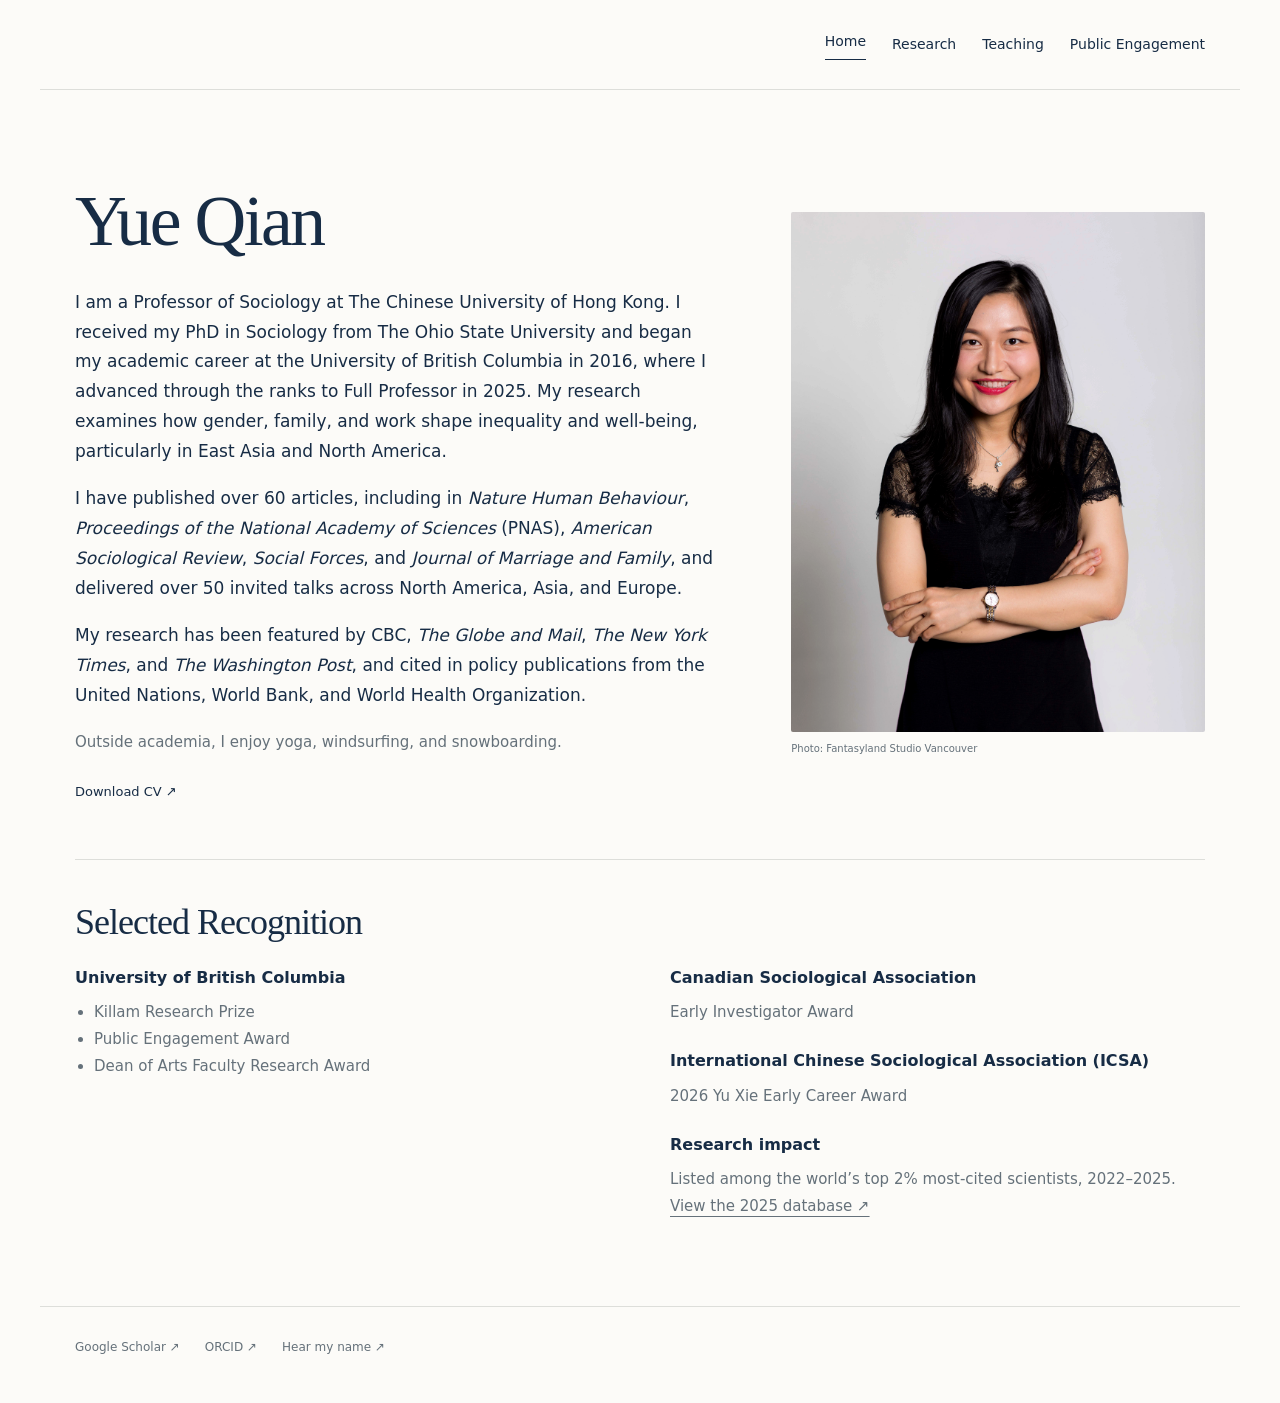
==== about.html @ 0328a472 "List East Asia before North America" ====
<!doctype html><html lang="en"><head><meta charset="utf-8"><meta http-equiv="refresh" content="0; url=index.html"><meta name="viewport" content="width=device-width,initial-scale=1"><meta name="description" content="Yue Qian, sociologist at The Chinese University of Hong Kong. Research on gender, family, work, inequality, and well-being."><title>Home · Yue Qian</title><link rel="stylesheet" href="assets/css/style.css"></head><body><a class="skip" href="#main">Skip to content</a><header><a class="wordmark" href="index.html">Yue Qian<span>钱岳</span></a><nav aria-label="Main navigation"><a href="index.html" aria-current="page">Home</a><a href="research.html">Research</a><a href="teaching.html">Teaching</a><a href="public-sociology.html">Public Engagement</a></nav></header><main id="main"><section class="hero"><div><h1>Yue Qian</h1><p class="role">Professor of Sociology<br>The Chinese University of Hong Kong</p><div class="landing-bio"><p>I am a Professor of Sociology at The Chinese University of Hong Kong. I received my PhD in Sociology from The Ohio State University and began my academic career at the University of British Columbia in 2016, where I advanced through the ranks to Full Professor in 2025. My research examines how gender, family, and work shape inequality and well-being, particularly in East Asia and North America.</p><p>I have published over 60 articles, including in <em>Nature Human Behaviour</em>, <em>Proceedings of the National Academy of Sciences</em> (PNAS), <em>American Sociological Review</em>, <em>Social Forces</em>, and <em>Journal of Marriage and Family</em>, and delivered over 50 invited talks across North America, Asia, and Europe.</p><p>My research has been featured by CBC, <em>The Globe and Mail</em>, <em>The New York Times</em>, and <em>The Washington Post</em>, and cited in policy publications from the United Nations, World Bank, and World Health Organization.</p><p class="personal">Outside academia, I enjoy yoga, windsurfing, and snowboarding.</p></div><div class="profile-links"><a href="assets/documents/cv.pdf">Download CV ↗</a></div></div><figure class="portrait"><img src="assets/images/profile/portrait.jpg?v=20261008" width="500" height="700" alt="Portrait of Yue Qian"><figcaption>Photo: Fantasyland Studio Vancouver</figcaption></figure></section><section class="section home-recognition"><h2>Research &amp; public engagement</h2><div class="recognition-grid"><div><h3>University of British Columbia</h3><ul><li>Killam Research Prize</li><li>Public Engagement Award</li><li>Dean of Arts Faculty Research Award</li></ul></div><div><h3>Canadian Sociological Association</h3><p>Early Investigator Award</p><h3>Research impact</h3><p>Listed among the world’s top 2% most-cited scientists, 2022–2025. <a href="https://elsevier.digitalcommonsdata.com/datasets/btchxktzyw/8">View the 2025 database ↗</a></p></div></div></section></main><footer><div><a href="https://scholar.google.com/citations?user=iR2fdtQAAAAJ&hl=en">Google Scholar ↗</a><a href="https://orcid.org/0000-0003-2120-5403">ORCID ↗</a><a href="https://namedrop.io/yueqian">Hear my name ↗</a></div></footer></body></html>
---- assets/css/style.css ----
:root{--ink:#172c45;--muted:#65717a;--line:#dddeda;--paper:#fcfbf8;--cream:#f1eee6;--accent:#365e58}*{box-sizing:border-box}html{scroll-behavior:smooth;scroll-padding-top:35px}body{margin:0;background:var(--paper);color:var(--ink);font:16px/1.75 system-ui,-apple-system,BlinkMacSystemFont,'Segoe UI',sans-serif}a{color:inherit;text-underline-offset:5px;text-decoration-thickness:1px}a:hover{color:var(--accent)}a:focus-visible{outline:2px solid var(--accent);outline-offset:5px}h1,h2,h3,.wordmark,.footer-name{font-family:Georgia,'Times New Roman',serif;font-weight:400;line-height:1.15}h1{font-size:clamp(46px,5.6vw,78px);letter-spacing:-2.5px;margin:14px 0 25px}h2{font-size:clamp(30px,3.3vw,42px);letter-spacing:-1px;margin:0 0 20px}h3{font-size:25px;margin:0 0 15px}p{margin:0 0 20px}header,main,footer{max-width:1200px;margin:auto}header{display:flex;align-items:center;justify-content:space-between;gap:30px;padding:27px 35px;border-bottom:1px solid var(--line)}.wordmark{font-size:30px;text-decoration:none;white-space:nowrap}.wordmark span{font:12px system-ui;margin-left:14px;color:var(--muted)}nav{display:flex;gap:26px;flex-wrap:wrap}nav a{font-size:14px;text-decoration:none;position:relative}nav a[aria-current]{border-bottom:1px solid var(--ink);padding-bottom:6px}main{padding:0 35px}.eyebrow{text-transform:uppercase;letter-spacing:2px;font-size:11px;color:var(--muted);margin-bottom:16px}.hero{display:grid;grid-template-columns:1.55fr 1fr;gap:75px;align-items:center;padding:76px 0 55px}.hero h1{font-size:clamp(65px,7vw,100px);margin:12px 0 18px}.role{font:23px/1.4 Georgia,serif;margin:0 0 26px}.lede{font-size:20px;line-height:1.65;color:#42525e}.actions{display:flex;flex-wrap:wrap;gap:14px;margin:26px 0}.button{display:inline-block;text-decoration:none;border:1px solid var(--ink);padding:10px 21px;border-radius:2px;font-size:14px}.primary{background:var(--ink);color:white}.primary:hover{background:var(--accent);color:white;border-color:var(--accent)}.profile-links{display:flex;gap:22px;flex-wrap:wrap;font-size:13px}.profile-links a{text-decoration:none}.portrait{margin:0}.portrait img{display:block;width:100%;height:auto;max-height:520px;object-fit:cover;object-position:center 20%;border-radius:2px}.portrait figcaption{color:var(--muted);font-size:10px;margin-top:8px}.rule-label{border-top:1px solid var(--line);text-align:center;padding-top:19px;font-size:12px;letter-spacing:1.5px;color:var(--muted)}.section{padding:66px 0}.section-heading{display:flex;align-items:end;justify-content:space-between;gap:25px;margin-bottom:33px}.section-heading h2{margin:0}.section-heading>a{font-size:13px;text-decoration:none}.themes-grid{display:grid;grid-template-columns:repeat(2,1fr);gap:0 45px}.theme-card{display:block;text-decoration:none;padding:30px 0;border-top:1px solid var(--line)}.theme-card h3{font-size:27px;max-width:430px}.theme-card p{color:var(--muted);font-size:15px;max-width:450px}.number{display:block;font-size:11px;color:var(--accent);letter-spacing:2px;margin-bottom:16px}.small-link{display:inline-block;font-size:13px;text-decoration:none;border-bottom:1px solid transparent}.small-link:hover{border-color:var(--accent)}.book-feature{display:grid;grid-template-columns:220px 1fr;gap:60px;background:var(--cream);padding:44px 50px;align-items:center}.book-feature img{width:100%;height:290px;object-fit:contain}.book-feature p{max-width:640px}.book-feature h2{font-size:42px}.max-text{max-width:810px}.page-intro{padding:70px 0 55px}.page-intro .lede{max-width:870px}.jump-links{margin-top:30px;padding-top:24px;border-top:1px solid var(--line);gap:12px 24px}.jump-links a{font-size:12px}.research-row{display:grid;grid-template-columns:0.9fr 1.65fr;gap:75px;padding:48px 0;border-top:1px solid var(--line)}.research-row h2{font-size:34px}.research-row>div>p{color:var(--muted);font-size:15px}.paper{padding:0 0 24px;margin-bottom:24px;border-bottom:1px solid var(--line)}.paper:last-child{margin-bottom:0}.paper h3{font-size:21px;line-height:1.35;margin:0 0 9px}.paper h3 a{text-decoration:none}.authors{font-size:12px;color:var(--muted);margin-bottom:5px}.citation{font-size:13px;margin:0 0 8px}.citation span{color:var(--muted)}.callout{padding:38px;background:var(--cream);margin:25px 0 65px}.year-row{display:grid;grid-template-columns:150px 1fr;gap:40px;border-top:1px solid var(--line);padding:35px 0}.year-row h2{font-size:32px}.book-hero{display:grid;grid-template-columns:300px 1fr;gap:85px;align-items:center;padding:75px 0}.book-hero figure{margin:0;background:var(--cream);padding:25px}.book-hero img{width:100%;display:block}.about-row{display:grid;grid-template-columns:0.8fr 1.5fr;gap:75px;align-items:start;padding-bottom:25px}.note{font-size:12px;color:var(--muted)}footer{padding:30px 35px 45px;border-top:1px solid var(--line);display:flex;justify-content:space-between;gap:30px;font-size:12px;color:var(--muted)}.footer-name{font-size:23px;color:var(--ink)}.footer-name span{display:block;font:11px/1.5 system-ui;margin-top:8px}footer>div:last-child{display:flex;gap:25px;align-items:center;flex-wrap:wrap}footer a{text-decoration:none}.skip{position:absolute;left:20px;top:-60px;background:var(--ink);color:white;padding:10px;z-index:5}.skip:focus{top:10px}@media(max-width:850px){header{flex-direction:column;align-items:start;padding:22px 24px;gap:20px}nav{gap:20px}main{padding:0 24px}.hero{gap:35px;padding-top:48px}.hero h1{font-size:66px}.hero .role{font-size:19px}.lede{font-size:18px}.research-row{gap:35px;grid-template-columns:0.85fr 1.5fr}.research-row h2{font-size:28px}.book-hero{gap:35px;grid-template-columns:220px 1fr}.about-row{gap:35px}.book-feature{padding:30px;gap:30px;grid-template-columns:170px 1fr}}@media(max-width:600px){header{padding:20px}nav{gap:14px 20px}nav a{font-size:13px}main{padding:0 20px}.hero{grid-template-columns:1fr;gap:30px;padding:40px 0}.hero h1{font-size:72px}.portrait{max-width:350px}.hero .portrait img{max-height:420px}.themes-grid{grid-template-columns:1fr}.section{padding:45px 0}.section-heading{align-items:start;flex-direction:column}.book-feature{grid-template-columns:1fr;padding:28px;gap:24px}.book-feature img{width:170px;height:235px}.research-row{grid-template-columns:1fr;gap:24px;padding:35px 0}.research-row h2{font-size:31px}.page-intro{padding:42px 0}h1{font-size:47px;letter-spacing:-1.5px}.jump-links{flex-direction:column}.year-row{grid-template-columns:1fr;gap:10px}.book-hero{grid-template-columns:1fr;padding:45px 0;gap:35px}.book-hero figure{max-width:240px}.about-row{grid-template-columns:1fr;gap:35px}footer{flex-direction:column;padding:25px 20px}.callout{padding:26px}.button{padding:10px 16px}}
@media(prefers-reduced-motion:reduce){html{scroll-behavior:auto}}

/* Public Sociology */
.public-intro{padding:70px 0 50px}.public-intro h1{font-size:clamp(48px,5.8vw,80px)}.public-highlights{padding:28px 0 60px}.highlight-grid{display:grid;grid-template-columns:repeat(3,1fr);gap:28px}.highlight{border-top:2px solid var(--accent);padding:24px 0 0}.highlight h3{font-size:30px;line-height:1.15}.highlight p:not(.eyebrow){color:var(--muted);font-size:15px}.highlight .item-date{font-size:11px!important;margin-top:20px}.public-row{display:grid;grid-template-columns:0.9fr 1.65fr;gap:75px;padding:50px 0;border-top:1px solid var(--line)}.public-row>div>p{color:var(--muted);font-size:15px}.public-row .paper .eyebrow,.chinese-feature .eyebrow{font-size:10px}.public-row .paper p:not(.eyebrow):not(.authors){font-size:14px;color:var(--muted)}.chinese-feature{background:var(--cream);padding:42px;display:grid;grid-template-columns:1fr 1.25fr;gap:65px;margin:20px 0 50px}.chinese-feature h2{font-size:34px}.chinese-feature>div>p{font-size:15px}.recognition{border-top:1px solid var(--line);border-bottom:1px solid var(--line);padding:32px 0}.recognition h2{font-size:29px}.recognition p{margin-bottom:12px}.archive{margin-top:30px}.archive-group{border-top:1px solid var(--line)}.archive-group:last-child{border-bottom:1px solid var(--line)}.archive-group summary{cursor:pointer;padding:20px 0;display:flex;justify-content:space-between;gap:20px;list-style:none;font-size:17px}.archive-group summary::-webkit-details-marker{display:none}.expand{font-size:23px;color:var(--accent)}details[open] .expand{transform:rotate(45deg)}.archive-content{max-width:930px;padding:5px 0 28px;color:#42525e;font-size:14px;line-height:1.8;overflow-wrap:anywhere}.archive-content ul,.archive-content ol{padding-left:23px}.archive-content li{margin-bottom:15px}.archive-content a{text-decoration:underline}.archive-content p{margin-bottom:20px}.archive-group summary:focus-visible{outline:2px solid var(--accent);outline-offset:3px}@media(max-width:850px){.highlight-grid{gap:20px}.highlight h3{font-size:25px}.public-row{gap:35px}.chinese-feature{gap:35px;padding:28px}}@media(max-width:600px){.public-intro{padding:42px 0}.public-intro h1{font-size:46px}.highlight-grid,.public-row,.chinese-feature{grid-template-columns:1fr}.highlight-grid{gap:30px}.public-row{padding:35px 0;gap:22px}.chinese-feature{gap:25px;margin-bottom:35px}.public-row h2{font-size:32px}.archive-group summary{font-size:16px}.archive-content{font-size:13px}}

.engagement-intro{padding:64px 0 0}.engagement-intro h1{margin-bottom:20px}.engagement-intro .lede{max-width:700px}.book-hero h2{font-size:clamp(2.4rem,5vw,4.5rem);line-height:1.15;margin:16px 0 24px}

.book-coverage{margin-top:28px;padding-top:20px;border-top:1px solid #deded8}.book-coverage h3{font-family:inherit;font-size:14px;letter-spacing:.05em;margin:0 0 10px}.book-coverage p{font-size:14px;line-height:2;margin:0}.book-coverage a{text-underline-offset:4px}

.resource-entry{padding:18px 0;border-bottom:1px solid var(--line)}.resource-entry:last-child{border-bottom:0}.citation-image{display:block;width:100%;max-width:760px;height:auto;margin-bottom:18px}.research-figure{margin:24px 0}.research-figure img{display:block;max-width:100%;height:auto;max-height:740px;object-fit:contain;background:white}.research-figure figcaption{font-size:12px;line-height:1.6;margin-top:12px;color:var(--muted)}.resource-note{margin-top:28px;font-size:14px}

.landing-bio{max-width:640px;margin:26px 0}.landing-bio p{font-size:17px;line-height:1.75;margin:0 0 18px}.landing-bio .personal{font-size:15px;color:var(--muted)}

.home-recognition{border-top:1px solid var(--line);padding-top:42px}.home-recognition h2{font-size:36px}.recognition-grid{display:grid;grid-template-columns:1fr 1fr;gap:60px;margin-top:26px}.recognition-grid h3{font-family:inherit;font-size:16px;font-weight:600;margin:0 0 12px}.recognition-grid p,.recognition-grid li{font-size:15px;line-height:1.8;color:var(--muted)}.recognition-grid ul{padding-left:19px;margin:0}.recognition-grid p+h3{margin-top:26px}@media(max-width:600px){.recognition-grid{grid-template-columns:1fr;gap:28px}.home-recognition h2{font-size:30px}}

.theme-overview{display:grid;grid-template-columns:45px 1fr 1.2fr;gap:30px;border-top:1px solid var(--line);padding:32px 0;align-items:start}.theme-overview h2{font-size:28px;line-height:1.25;margin:0}.theme-overview p{margin:0;font-size:16px;color:var(--muted);line-height:1.7}.theme-overview .eyebrow{font-size:11px;padding-top:6px;color:var(--accent)}.research-publications-link{padding:12px 0 30px}@media(max-width:600px){.theme-overview{grid-template-columns:30px 1fr;gap:14px;padding:26px 0}.theme-overview h2{font-size:25px}.theme-overview>p:last-child{grid-column:2}.theme-overview>p:last-child{font-size:15px}}

.theme-papers{grid-column:2 / -1;border-top:0!important;border-bottom:0!important}.theme-papers summary{padding:4px 0;font-size:14px;color:var(--accent)}.theme-papers .archive-content{max-width:none;padding-top:20px}.theme-papers .paper h3{font-size:21px}.theme-papers .paper{padding:20px 0}.theme-papers .paper:first-child{padding-top:0}@media(max-width:600px){.theme-papers{grid-column:2}.theme-papers .paper h3{font-size:19px}}

.record-intro{max-width:850px;font-size:14px;color:var(--muted);margin:0 0 20px;line-height:1.7}.publication-kind{font-size:11px!important;color:var(--accent);margin-top:7px}.related-heading{font-size:22px;margin:35px 0 20px;padding-top:25px;border-top:1px solid var(--line)}

/* Shared main title typography across every page. */
main h1, main .hero h1, main .public-intro h1, main .engagement-intro h1{
  font-family:Georgia,'Times New Roman',serif;
  font-weight:400;
  font-size:clamp(46px,5.6vw,78px);
  line-height:1.15;
  letter-spacing:-2.5px;
  margin:14px 0 25px;
}
@media(max-width:640px){
  main h1, main .hero h1, main .public-intro h1, main .engagement-intro h1{font-size:47px;letter-spacing:-1.5px}
}

.home-header nav{margin-left:auto}
@media(max-width:850px){.home-header nav{margin-left:0}}

.home-header nav{min-height:34.5px;align-items:center}
@media(max-width:850px){.home-header nav{min-height:0}}
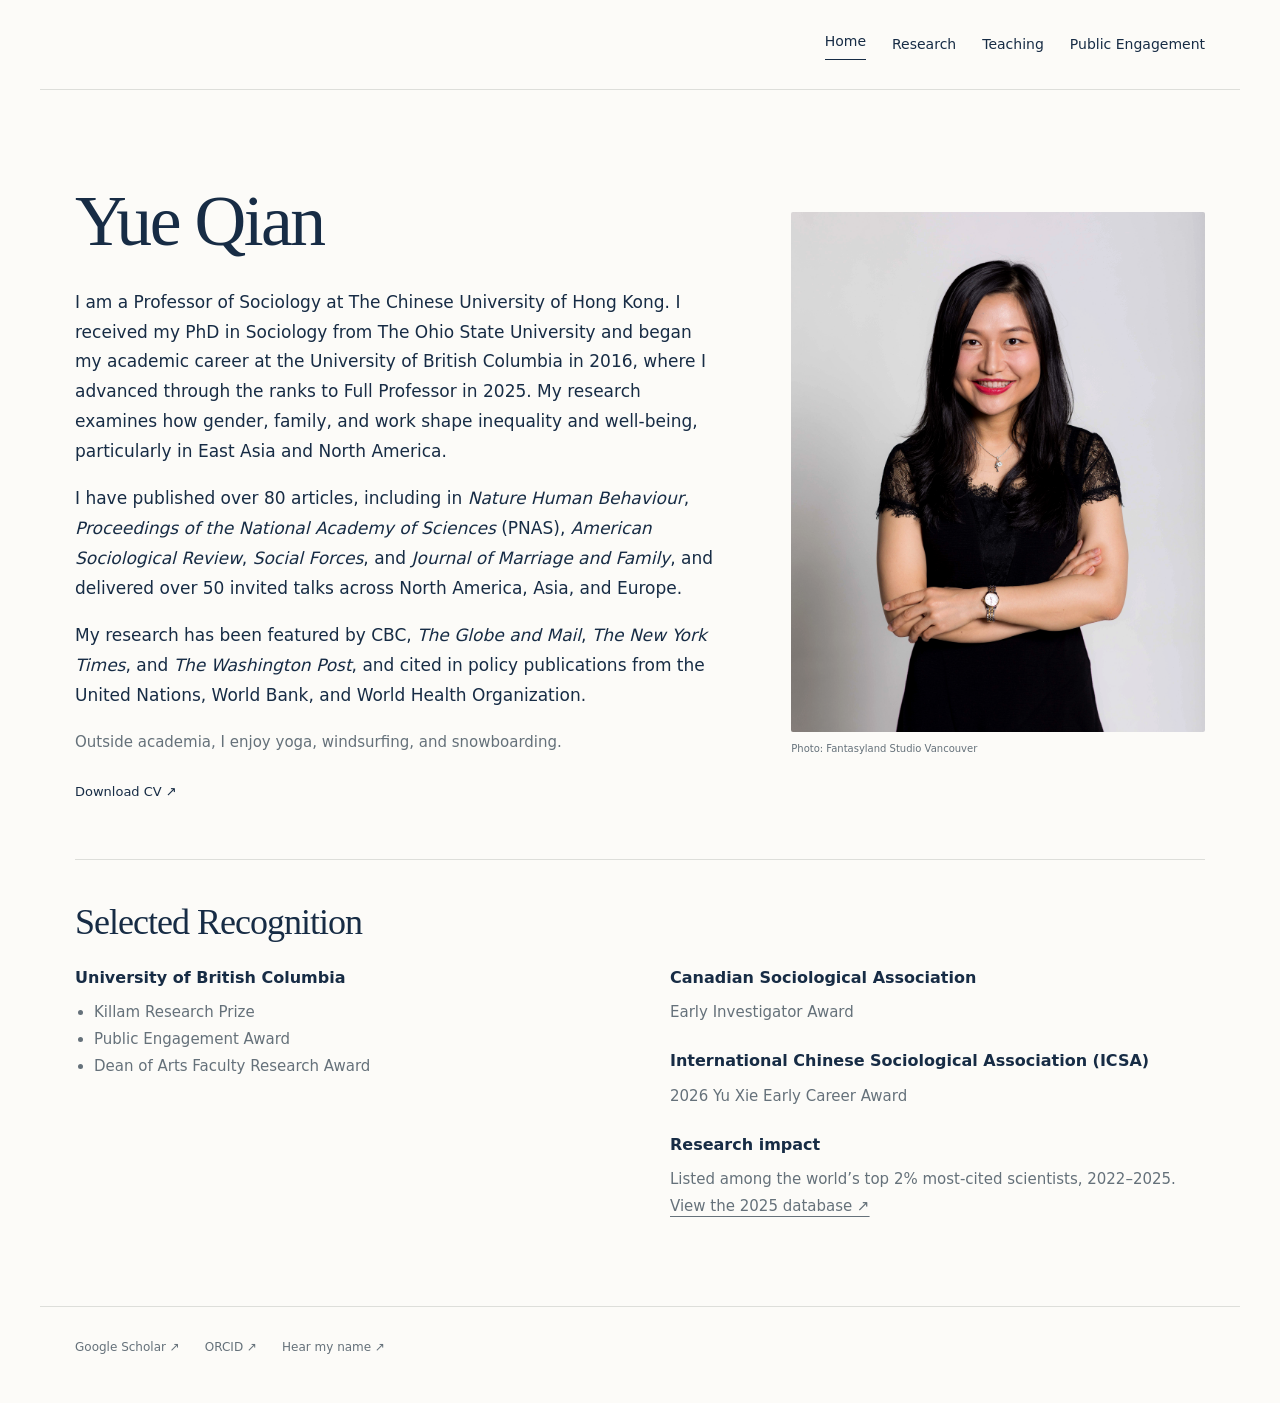
==== commit f05c9f6f: "Update publication count to over 80 articles" ====
--- a/about.html
+++ b/about.html
@@ -1 +1 @@
-<!doctype html><html lang="en"><head><meta charset="utf-8"><meta http-equiv="refresh" content="0; url=index.html"><meta name="viewport" content="width=device-width,initial-scale=1"><meta name="description" content="Yue Qian, sociologist at The Chinese University of Hong Kong. Research on gender, family, work, inequality, and well-being."><title>Home · Yue Qian</title><link rel="stylesheet" href="assets/css/style.css"></head><body><a class="skip" href="#main">Skip to content</a><header><a class="wordmark" href="index.html">Yue Qian<span>钱岳</span></a><nav aria-label="Main navigation"><a href="index.html" aria-current="page">Home</a><a href="research.html">Research</a><a href="teaching.html">Teaching</a><a href="public-sociology.html">Public Engagement</a></nav></header><main id="main"><section class="hero"><div><h1>Yue Qian</h1><p class="role">Professor of Sociology<br>The Chinese University of Hong Kong</p><div class="landing-bio"><p>I am a Professor of Sociology at The Chinese University of Hong Kong. I received my PhD in Sociology from The Ohio State University and began my academic career at the University of British Columbia in 2016, where I advanced through the ranks to Full Professor in 2025. My research examines how gender, family, and work shape inequality and well-being, particularly in East Asia and North America.</p><p>I have published over 60 articles, including in <em>Nature Human Behaviour</em>, <em>Proceedings of the National Academy of Sciences</em> (PNAS), <em>American Sociological Review</em>, <em>Social Forces</em>, and <em>Journal of Marriage and Family</em>, and delivered over 50 invited talks across North America, Asia, and Europe.</p><p>My research has been featured by CBC, <em>The Globe and Mail</em>, <em>The New York Times</em>, and <em>The Washington Post</em>, and cited in policy publications from the United Nations, World Bank, and World Health Organization.</p><p class="personal">Outside academia, I enjoy yoga, windsurfing, and snowboarding.</p></div><div class="profile-links"><a href="assets/documents/cv.pdf">Download CV ↗</a></div></div><figure class="portrait"><img src="assets/images/profile/portrait.jpg?v=20261008" width="500" height="700" alt="Portrait of Yue Qian"><figcaption>Photo: Fantasyland Studio Vancouver</figcaption></figure></section><section class="section home-recognition"><h2>Research &amp; public engagement</h2><div class="recognition-grid"><div><h3>University of British Columbia</h3><ul><li>Killam Research Prize</li><li>Public Engagement Award</li><li>Dean of Arts Faculty Research Award</li></ul></div><div><h3>Canadian Sociological Association</h3><p>Early Investigator Award</p><h3>Research impact</h3><p>Listed among the world’s top 2% most-cited scientists, 2022–2025. <a href="https://elsevier.digitalcommonsdata.com/datasets/btchxktzyw/8">View the 2025 database ↗</a></p></div></div></section></main><footer><div><a href="https://scholar.google.com/citations?user=iR2fdtQAAAAJ&hl=en">Google Scholar ↗</a><a href="https://orcid.org/0000-0003-2120-5403">ORCID ↗</a><a href="https://namedrop.io/yueqian">Hear my name ↗</a></div></footer></body></html>+<!doctype html><html lang="en"><head><meta charset="utf-8"><meta http-equiv="refresh" content="0; url=index.html"><meta name="viewport" content="width=device-width,initial-scale=1"><meta name="description" content="Yue Qian, sociologist at The Chinese University of Hong Kong. Research on gender, family, work, inequality, and well-being."><title>Home · Yue Qian</title><link rel="stylesheet" href="assets/css/style.css"></head><body><a class="skip" href="#main">Skip to content</a><header><a class="wordmark" href="index.html">Yue Qian<span>钱岳</span></a><nav aria-label="Main navigation"><a href="index.html" aria-current="page">Home</a><a href="research.html">Research</a><a href="teaching.html">Teaching</a><a href="public-sociology.html">Public Engagement</a></nav></header><main id="main"><section class="hero"><div><h1>Yue Qian</h1><p class="role">Professor of Sociology<br>The Chinese University of Hong Kong</p><div class="landing-bio"><p>I am a Professor of Sociology at The Chinese University of Hong Kong. I received my PhD in Sociology from The Ohio State University and began my academic career at the University of British Columbia in 2016, where I advanced through the ranks to Full Professor in 2025. My research examines how gender, family, and work shape inequality and well-being, particularly in East Asia and North America.</p><p>I have published over 80 articles, including in <em>Nature Human Behaviour</em>, <em>Proceedings of the National Academy of Sciences</em> (PNAS), <em>American Sociological Review</em>, <em>Social Forces</em>, and <em>Journal of Marriage and Family</em>, and delivered over 50 invited talks across North America, Asia, and Europe.</p><p>My research has been featured by CBC, <em>The Globe and Mail</em>, <em>The New York Times</em>, and <em>The Washington Post</em>, and cited in policy publications from the United Nations, World Bank, and World Health Organization.</p><p class="personal">Outside academia, I enjoy yoga, windsurfing, and snowboarding.</p></div><div class="profile-links"><a href="assets/documents/cv.pdf">Download CV ↗</a></div></div><figure class="portrait"><img src="assets/images/profile/portrait.jpg?v=20261008" width="500" height="700" alt="Portrait of Yue Qian"><figcaption>Photo: Fantasyland Studio Vancouver</figcaption></figure></section><section class="section home-recognition"><h2>Research &amp; public engagement</h2><div class="recognition-grid"><div><h3>University of British Columbia</h3><ul><li>Killam Research Prize</li><li>Public Engagement Award</li><li>Dean of Arts Faculty Research Award</li></ul></div><div><h3>Canadian Sociological Association</h3><p>Early Investigator Award</p><h3>Research impact</h3><p>Listed among the world’s top 2% most-cited scientists, 2022–2025. <a href="https://elsevier.digitalcommonsdata.com/datasets/btchxktzyw/8">View the 2025 database ↗</a></p></div></div></section></main><footer><div><a href="https://scholar.google.com/citations?user=iR2fdtQAAAAJ&hl=en">Google Scholar ↗</a><a href="https://orcid.org/0000-0003-2120-5403">ORCID ↗</a><a href="https://namedrop.io/yueqian">Hear my name ↗</a></div></footer></body></html>
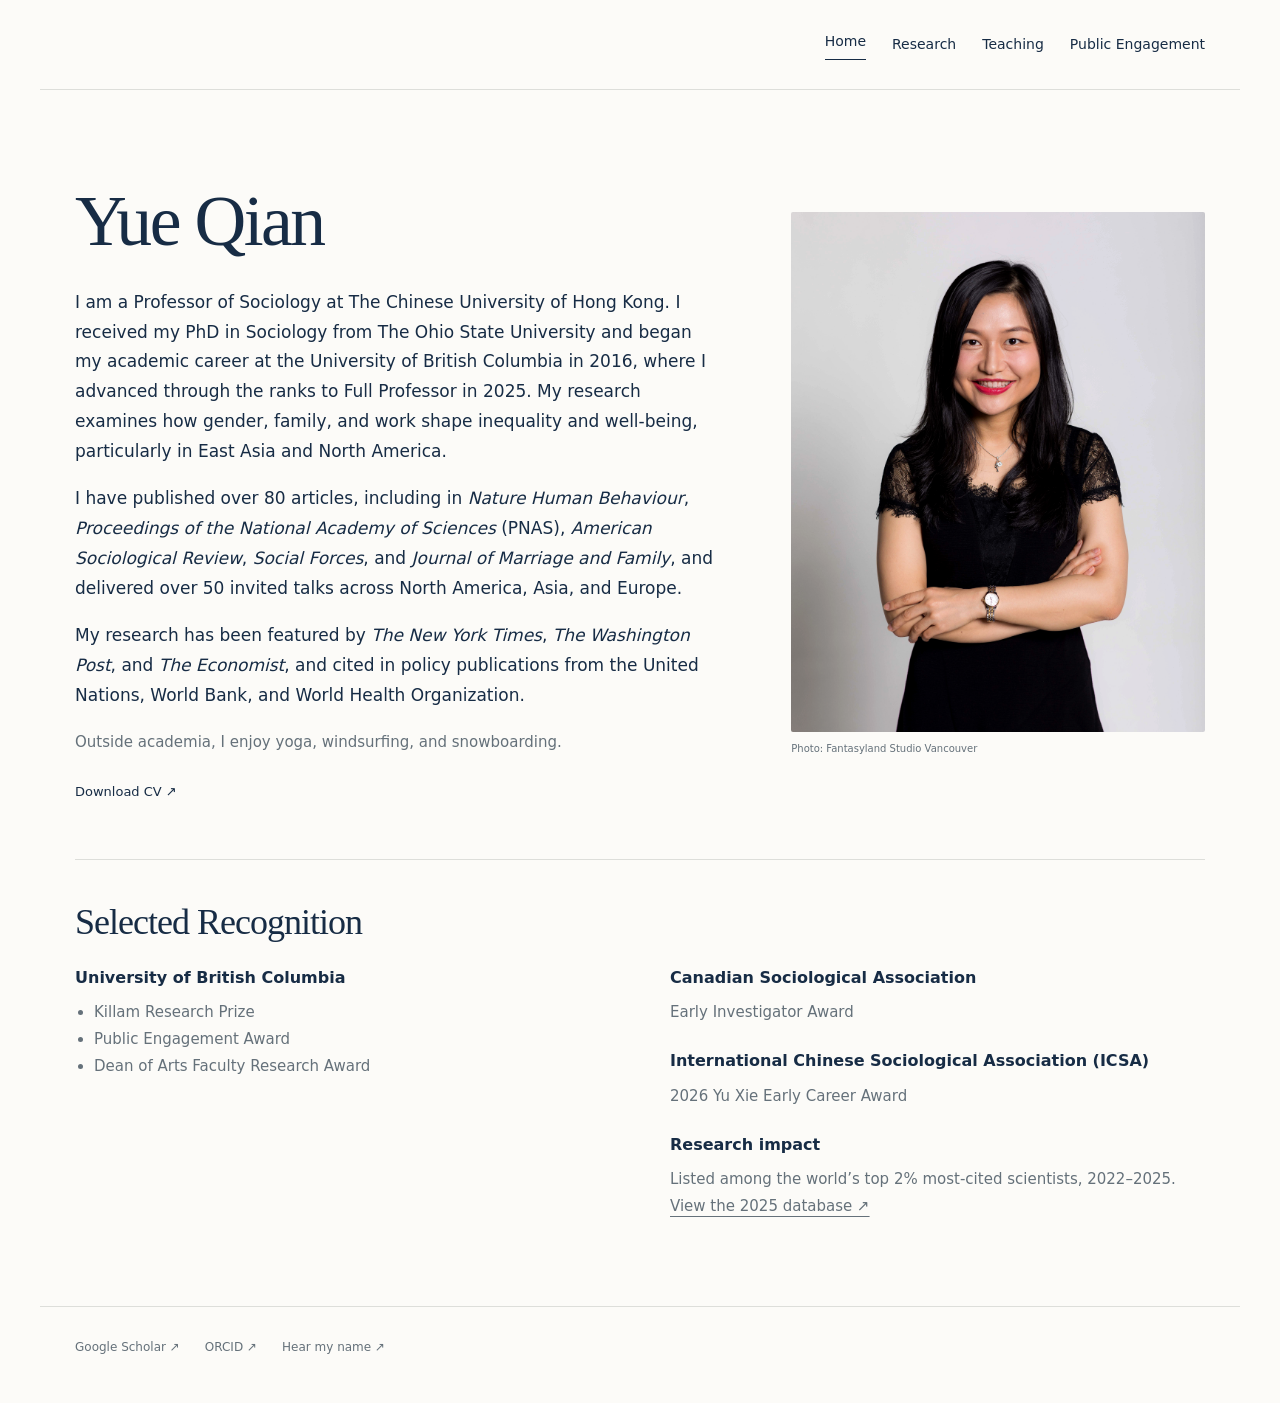
==== commit f0059efb: "Update featured media outlets" ====
--- a/about.html
+++ b/about.html
@@ -1 +1 @@
-<!doctype html><html lang="en"><head><meta charset="utf-8"><meta http-equiv="refresh" content="0; url=index.html"><meta name="viewport" content="width=device-width,initial-scale=1"><meta name="description" content="Yue Qian, sociologist at The Chinese University of Hong Kong. Research on gender, family, work, inequality, and well-being."><title>Home · Yue Qian</title><link rel="stylesheet" href="assets/css/style.css"></head><body><a class="skip" href="#main">Skip to content</a><header><a class="wordmark" href="index.html">Yue Qian<span>钱岳</span></a><nav aria-label="Main navigation"><a href="index.html" aria-current="page">Home</a><a href="research.html">Research</a><a href="teaching.html">Teaching</a><a href="public-sociology.html">Public Engagement</a></nav></header><main id="main"><section class="hero"><div><h1>Yue Qian</h1><p class="role">Professor of Sociology<br>The Chinese University of Hong Kong</p><div class="landing-bio"><p>I am a Professor of Sociology at The Chinese University of Hong Kong. I received my PhD in Sociology from The Ohio State University and began my academic career at the University of British Columbia in 2016, where I advanced through the ranks to Full Professor in 2025. My research examines how gender, family, and work shape inequality and well-being, particularly in East Asia and North America.</p><p>I have published over 80 articles, including in <em>Nature Human Behaviour</em>, <em>Proceedings of the National Academy of Sciences</em> (PNAS), <em>American Sociological Review</em>, <em>Social Forces</em>, and <em>Journal of Marriage and Family</em>, and delivered over 50 invited talks across North America, Asia, and Europe.</p><p>My research has been featured by CBC, <em>The Globe and Mail</em>, <em>The New York Times</em>, and <em>The Washington Post</em>, and cited in policy publications from the United Nations, World Bank, and World Health Organization.</p><p class="personal">Outside academia, I enjoy yoga, windsurfing, and snowboarding.</p></div><div class="profile-links"><a href="assets/documents/cv.pdf">Download CV ↗</a></div></div><figure class="portrait"><img src="assets/images/profile/portrait.jpg?v=20261008" width="500" height="700" alt="Portrait of Yue Qian"><figcaption>Photo: Fantasyland Studio Vancouver</figcaption></figure></section><section class="section home-recognition"><h2>Research &amp; public engagement</h2><div class="recognition-grid"><div><h3>University of British Columbia</h3><ul><li>Killam Research Prize</li><li>Public Engagement Award</li><li>Dean of Arts Faculty Research Award</li></ul></div><div><h3>Canadian Sociological Association</h3><p>Early Investigator Award</p><h3>Research impact</h3><p>Listed among the world’s top 2% most-cited scientists, 2022–2025. <a href="https://elsevier.digitalcommonsdata.com/datasets/btchxktzyw/8">View the 2025 database ↗</a></p></div></div></section></main><footer><div><a href="https://scholar.google.com/citations?user=iR2fdtQAAAAJ&hl=en">Google Scholar ↗</a><a href="https://orcid.org/0000-0003-2120-5403">ORCID ↗</a><a href="https://namedrop.io/yueqian">Hear my name ↗</a></div></footer></body></html>+<!doctype html><html lang="en"><head><meta charset="utf-8"><meta http-equiv="refresh" content="0; url=index.html"><meta name="viewport" content="width=device-width,initial-scale=1"><meta name="description" content="Yue Qian, sociologist at The Chinese University of Hong Kong. Research on gender, family, work, inequality, and well-being."><title>Home · Yue Qian</title><link rel="stylesheet" href="assets/css/style.css"></head><body><a class="skip" href="#main">Skip to content</a><header><a class="wordmark" href="index.html">Yue Qian<span>钱岳</span></a><nav aria-label="Main navigation"><a href="index.html" aria-current="page">Home</a><a href="research.html">Research</a><a href="teaching.html">Teaching</a><a href="public-sociology.html">Public Engagement</a></nav></header><main id="main"><section class="hero"><div><h1>Yue Qian</h1><p class="role">Professor of Sociology<br>The Chinese University of Hong Kong</p><div class="landing-bio"><p>I am a Professor of Sociology at The Chinese University of Hong Kong. I received my PhD in Sociology from The Ohio State University and began my academic career at the University of British Columbia in 2016, where I advanced through the ranks to Full Professor in 2025. My research examines how gender, family, and work shape inequality and well-being, particularly in East Asia and North America.</p><p>I have published over 80 articles, including in <em>Nature Human Behaviour</em>, <em>Proceedings of the National Academy of Sciences</em> (PNAS), <em>American Sociological Review</em>, <em>Social Forces</em>, and <em>Journal of Marriage and Family</em>, and delivered over 50 invited talks across North America, Asia, and Europe.</p><p>My research has been featured by <em>The New York Times</em>, <em>The Washington Post</em>, and <em>The Economist</em>, and cited in policy publications from the United Nations, World Bank, and World Health Organization.</p><p class="personal">Outside academia, I enjoy yoga, windsurfing, and snowboarding.</p></div><div class="profile-links"><a href="assets/documents/cv.pdf">Download CV ↗</a></div></div><figure class="portrait"><img src="assets/images/profile/portrait.jpg?v=20261008" width="500" height="700" alt="Portrait of Yue Qian"><figcaption>Photo: Fantasyland Studio Vancouver</figcaption></figure></section><section class="section home-recognition"><h2>Research &amp; public engagement</h2><div class="recognition-grid"><div><h3>University of British Columbia</h3><ul><li>Killam Research Prize</li><li>Public Engagement Award</li><li>Dean of Arts Faculty Research Award</li></ul></div><div><h3>Canadian Sociological Association</h3><p>Early Investigator Award</p><h3>Research impact</h3><p>Listed among the world’s top 2% most-cited scientists, 2022–2025. <a href="https://elsevier.digitalcommonsdata.com/datasets/btchxktzyw/8">View the 2025 database ↗</a></p></div></div></section></main><footer><div><a href="https://scholar.google.com/citations?user=iR2fdtQAAAAJ&hl=en">Google Scholar ↗</a><a href="https://orcid.org/0000-0003-2120-5403">ORCID ↗</a><a href="https://namedrop.io/yueqian">Hear my name ↗</a></div></footer></body></html>
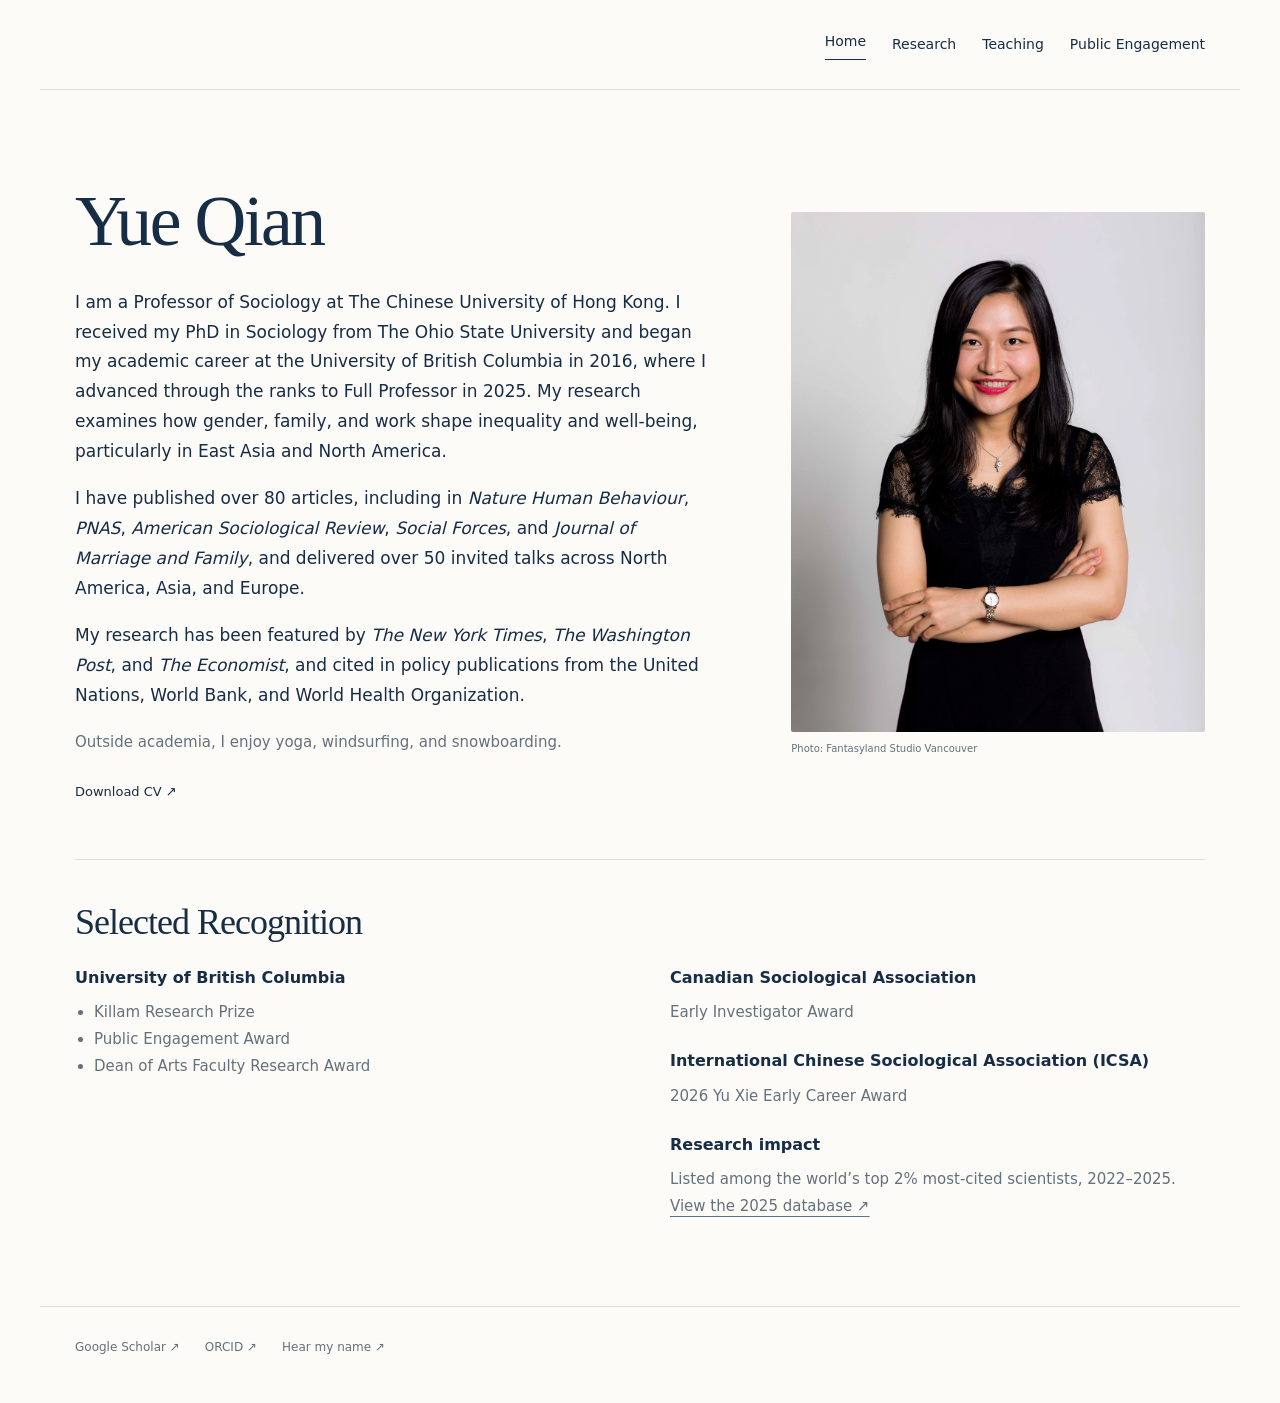
==== commit 02da2958: "Shorten journal name to PNAS" ====
--- a/about.html
+++ b/about.html
@@ -1 +1 @@
-<!doctype html><html lang="en"><head><meta charset="utf-8"><meta http-equiv="refresh" content="0; url=index.html"><meta name="viewport" content="width=device-width,initial-scale=1"><meta name="description" content="Yue Qian, sociologist at The Chinese University of Hong Kong. Research on gender, family, work, inequality, and well-being."><title>Home · Yue Qian</title><link rel="stylesheet" href="assets/css/style.css"></head><body><a class="skip" href="#main">Skip to content</a><header><a class="wordmark" href="index.html">Yue Qian<span>钱岳</span></a><nav aria-label="Main navigation"><a href="index.html" aria-current="page">Home</a><a href="research.html">Research</a><a href="teaching.html">Teaching</a><a href="public-sociology.html">Public Engagement</a></nav></header><main id="main"><section class="hero"><div><h1>Yue Qian</h1><p class="role">Professor of Sociology<br>The Chinese University of Hong Kong</p><div class="landing-bio"><p>I am a Professor of Sociology at The Chinese University of Hong Kong. I received my PhD in Sociology from The Ohio State University and began my academic career at the University of British Columbia in 2016, where I advanced through the ranks to Full Professor in 2025. My research examines how gender, family, and work shape inequality and well-being, particularly in East Asia and North America.</p><p>I have published over 80 articles, including in <em>Nature Human Behaviour</em>, <em>Proceedings of the National Academy of Sciences</em> (PNAS), <em>American Sociological Review</em>, <em>Social Forces</em>, and <em>Journal of Marriage and Family</em>, and delivered over 50 invited talks across North America, Asia, and Europe.</p><p>My research has been featured by <em>The New York Times</em>, <em>The Washington Post</em>, and <em>The Economist</em>, and cited in policy publications from the United Nations, World Bank, and World Health Organization.</p><p class="personal">Outside academia, I enjoy yoga, windsurfing, and snowboarding.</p></div><div class="profile-links"><a href="assets/documents/cv.pdf">Download CV ↗</a></div></div><figure class="portrait"><img src="assets/images/profile/portrait.jpg?v=20261008" width="500" height="700" alt="Portrait of Yue Qian"><figcaption>Photo: Fantasyland Studio Vancouver</figcaption></figure></section><section class="section home-recognition"><h2>Research &amp; public engagement</h2><div class="recognition-grid"><div><h3>University of British Columbia</h3><ul><li>Killam Research Prize</li><li>Public Engagement Award</li><li>Dean of Arts Faculty Research Award</li></ul></div><div><h3>Canadian Sociological Association</h3><p>Early Investigator Award</p><h3>Research impact</h3><p>Listed among the world’s top 2% most-cited scientists, 2022–2025. <a href="https://elsevier.digitalcommonsdata.com/datasets/btchxktzyw/8">View the 2025 database ↗</a></p></div></div></section></main><footer><div><a href="https://scholar.google.com/citations?user=iR2fdtQAAAAJ&hl=en">Google Scholar ↗</a><a href="https://orcid.org/0000-0003-2120-5403">ORCID ↗</a><a href="https://namedrop.io/yueqian">Hear my name ↗</a></div></footer></body></html>+<!doctype html><html lang="en"><head><meta charset="utf-8"><meta http-equiv="refresh" content="0; url=index.html"><meta name="viewport" content="width=device-width,initial-scale=1"><meta name="description" content="Yue Qian, sociologist at The Chinese University of Hong Kong. Research on gender, family, work, inequality, and well-being."><title>Home · Yue Qian</title><link rel="stylesheet" href="assets/css/style.css"></head><body><a class="skip" href="#main">Skip to content</a><header><a class="wordmark" href="index.html">Yue Qian<span>钱岳</span></a><nav aria-label="Main navigation"><a href="index.html" aria-current="page">Home</a><a href="research.html">Research</a><a href="teaching.html">Teaching</a><a href="public-sociology.html">Public Engagement</a></nav></header><main id="main"><section class="hero"><div><h1>Yue Qian</h1><p class="role">Professor of Sociology<br>The Chinese University of Hong Kong</p><div class="landing-bio"><p>I am a Professor of Sociology at The Chinese University of Hong Kong. I received my PhD in Sociology from The Ohio State University and began my academic career at the University of British Columbia in 2016, where I advanced through the ranks to Full Professor in 2025. My research examines how gender, family, and work shape inequality and well-being, particularly in East Asia and North America.</p><p>I have published over 80 articles, including in <em>Nature Human Behaviour</em>, <em>PNAS</em>, <em>American Sociological Review</em>, <em>Social Forces</em>, and <em>Journal of Marriage and Family</em>, and delivered over 50 invited talks across North America, Asia, and Europe.</p><p>My research has been featured by <em>The New York Times</em>, <em>The Washington Post</em>, and <em>The Economist</em>, and cited in policy publications from the United Nations, World Bank, and World Health Organization.</p><p class="personal">Outside academia, I enjoy yoga, windsurfing, and snowboarding.</p></div><div class="profile-links"><a href="assets/documents/cv.pdf">Download CV ↗</a></div></div><figure class="portrait"><img src="assets/images/profile/portrait.jpg?v=20261008" width="500" height="700" alt="Portrait of Yue Qian"><figcaption>Photo: Fantasyland Studio Vancouver</figcaption></figure></section><section class="section home-recognition"><h2>Research &amp; public engagement</h2><div class="recognition-grid"><div><h3>University of British Columbia</h3><ul><li>Killam Research Prize</li><li>Public Engagement Award</li><li>Dean of Arts Faculty Research Award</li></ul></div><div><h3>Canadian Sociological Association</h3><p>Early Investigator Award</p><h3>Research impact</h3><p>Listed among the world’s top 2% most-cited scientists, 2022–2025. <a href="https://elsevier.digitalcommonsdata.com/datasets/btchxktzyw/8">View the 2025 database ↗</a></p></div></div></section></main><footer><div><a href="https://scholar.google.com/citations?user=iR2fdtQAAAAJ&hl=en">Google Scholar ↗</a><a href="https://orcid.org/0000-0003-2120-5403">ORCID ↗</a><a href="https://namedrop.io/yueqian">Hear my name ↗</a></div></footer></body></html>
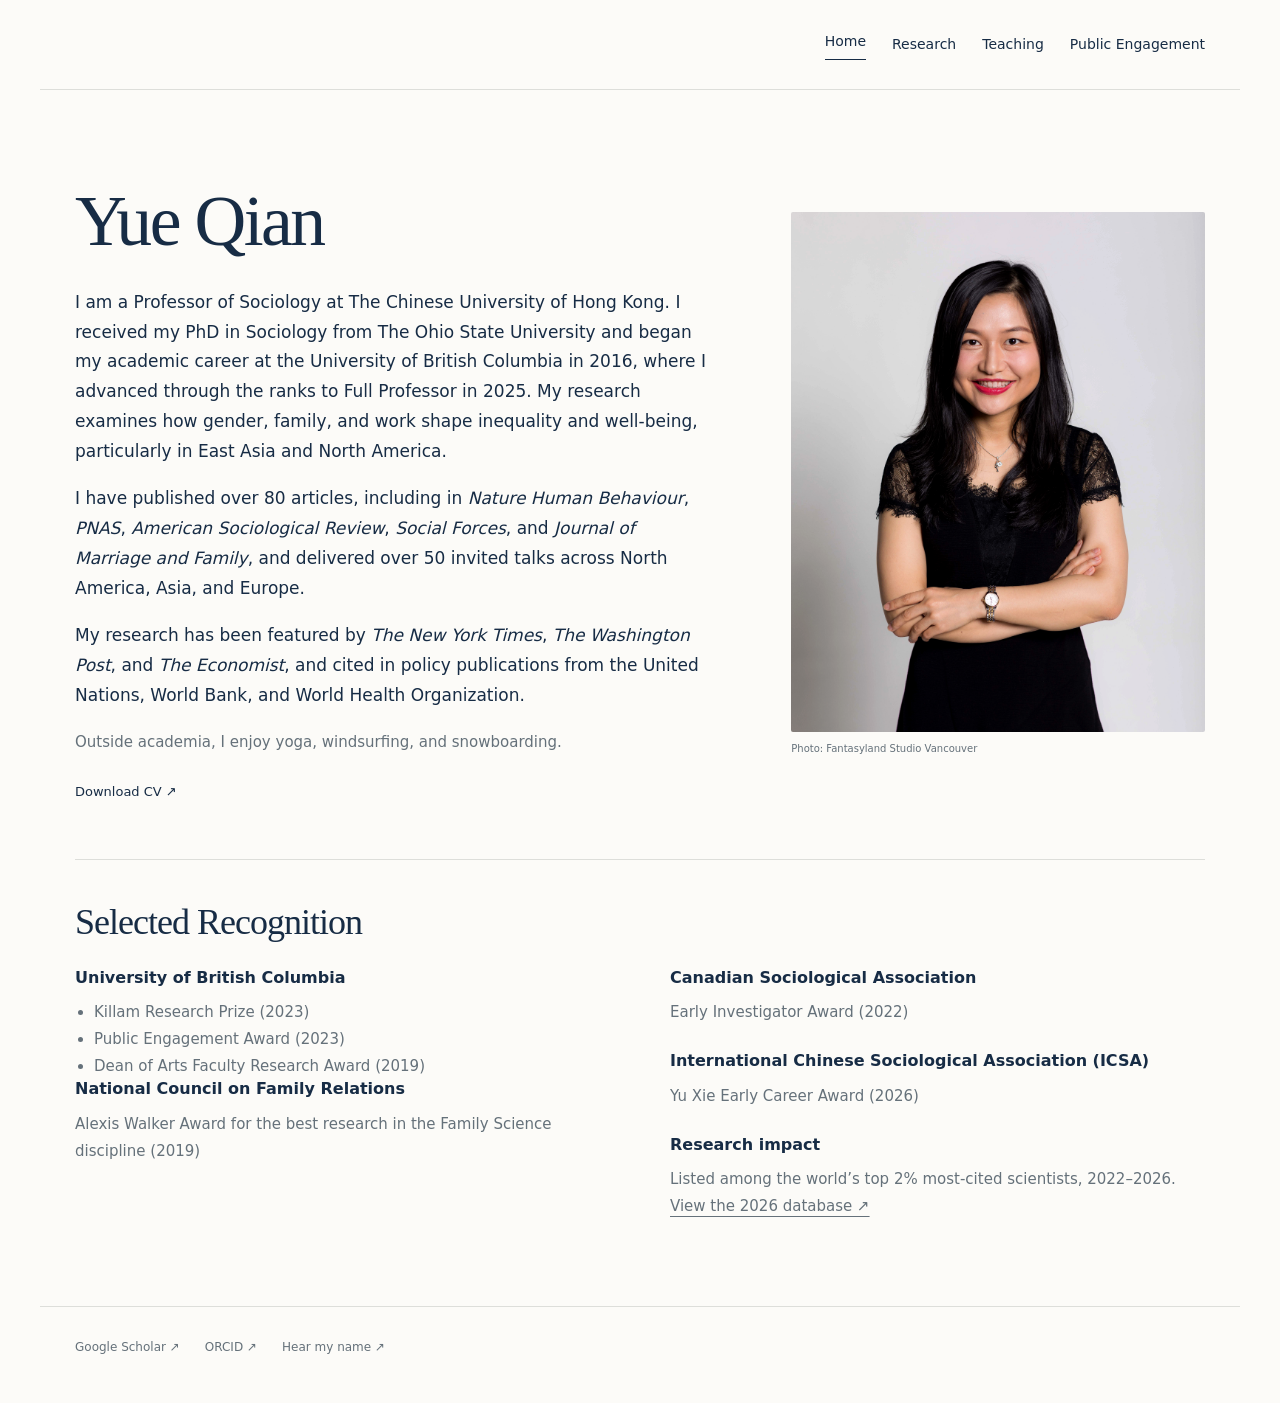
==== commit 49f9b99c: "Update recognition dates and add Alexis Walker Award" ====
--- a/about.html
+++ b/about.html
@@ -1 +1 @@
-<!doctype html><html lang="en"><head><meta charset="utf-8"><meta http-equiv="refresh" content="0; url=index.html"><meta name="viewport" content="width=device-width,initial-scale=1"><meta name="description" content="Yue Qian, sociologist at The Chinese University of Hong Kong. Research on gender, family, work, inequality, and well-being."><title>Home · Yue Qian</title><link rel="stylesheet" href="assets/css/style.css"></head><body><a class="skip" href="#main">Skip to content</a><header><a class="wordmark" href="index.html">Yue Qian<span>钱岳</span></a><nav aria-label="Main navigation"><a href="index.html" aria-current="page">Home</a><a href="research.html">Research</a><a href="teaching.html">Teaching</a><a href="public-sociology.html">Public Engagement</a></nav></header><main id="main"><section class="hero"><div><h1>Yue Qian</h1><p class="role">Professor of Sociology<br>The Chinese University of Hong Kong</p><div class="landing-bio"><p>I am a Professor of Sociology at The Chinese University of Hong Kong. I received my PhD in Sociology from The Ohio State University and began my academic career at the University of British Columbia in 2016, where I advanced through the ranks to Full Professor in 2025. My research examines how gender, family, and work shape inequality and well-being, particularly in East Asia and North America.</p><p>I have published over 80 articles, including in <em>Nature Human Behaviour</em>, <em>PNAS</em>, <em>American Sociological Review</em>, <em>Social Forces</em>, and <em>Journal of Marriage and Family</em>, and delivered over 50 invited talks across North America, Asia, and Europe.</p><p>My research has been featured by <em>The New York Times</em>, <em>The Washington Post</em>, and <em>The Economist</em>, and cited in policy publications from the United Nations, World Bank, and World Health Organization.</p><p class="personal">Outside academia, I enjoy yoga, windsurfing, and snowboarding.</p></div><div class="profile-links"><a href="assets/documents/cv.pdf">Download CV ↗</a></div></div><figure class="portrait"><img src="assets/images/profile/portrait.jpg?v=20261008" width="500" height="700" alt="Portrait of Yue Qian"><figcaption>Photo: Fantasyland Studio Vancouver</figcaption></figure></section><section class="section home-recognition"><h2>Research &amp; public engagement</h2><div class="recognition-grid"><div><h3>University of British Columbia</h3><ul><li>Killam Research Prize</li><li>Public Engagement Award</li><li>Dean of Arts Faculty Research Award</li></ul></div><div><h3>Canadian Sociological Association</h3><p>Early Investigator Award</p><h3>Research impact</h3><p>Listed among the world’s top 2% most-cited scientists, 2022–2025. <a href="https://elsevier.digitalcommonsdata.com/datasets/btchxktzyw/8">View the 2025 database ↗</a></p></div></div></section></main><footer><div><a href="https://scholar.google.com/citations?user=iR2fdtQAAAAJ&hl=en">Google Scholar ↗</a><a href="https://orcid.org/0000-0003-2120-5403">ORCID ↗</a><a href="https://namedrop.io/yueqian">Hear my name ↗</a></div></footer></body></html>+<!doctype html><html lang="en"><head><meta charset="utf-8"><meta http-equiv="refresh" content="0; url=index.html"><meta name="viewport" content="width=device-width,initial-scale=1"><meta name="description" content="Yue Qian, sociologist at The Chinese University of Hong Kong. Research on gender, family, work, inequality, and well-being."><title>Home · Yue Qian</title><link rel="stylesheet" href="assets/css/style.css"></head><body><a class="skip" href="#main">Skip to content</a><header><a class="wordmark" href="index.html">Yue Qian<span>钱岳</span></a><nav aria-label="Main navigation"><a href="index.html" aria-current="page">Home</a><a href="research.html">Research</a><a href="teaching.html">Teaching</a><a href="public-sociology.html">Public Engagement</a></nav></header><main id="main"><section class="hero"><div><h1>Yue Qian</h1><p class="role">Professor of Sociology<br>The Chinese University of Hong Kong</p><div class="landing-bio"><p>I am a Professor of Sociology at The Chinese University of Hong Kong. I received my PhD in Sociology from The Ohio State University and began my academic career at the University of British Columbia in 2016, where I advanced through the ranks to Full Professor in 2025. My research examines how gender, family, and work shape inequality and well-being, particularly in East Asia and North America.</p><p>I have published over 80 articles, including in <em>Nature Human Behaviour</em>, <em>PNAS</em>, <em>American Sociological Review</em>, <em>Social Forces</em>, and <em>Journal of Marriage and Family</em>, and delivered over 50 invited talks across North America, Asia, and Europe.</p><p>My research has been featured by <em>The New York Times</em>, <em>The Washington Post</em>, and <em>The Economist</em>, and cited in policy publications from the United Nations, World Bank, and World Health Organization.</p><p class="personal">Outside academia, I enjoy yoga, windsurfing, and snowboarding.</p></div><div class="profile-links"><a href="assets/documents/cv.pdf">Download CV ↗</a></div></div><figure class="portrait"><img src="assets/images/profile/portrait.jpg?v=20261008" width="500" height="700" alt="Portrait of Yue Qian"><figcaption>Photo: Fantasyland Studio Vancouver</figcaption></figure></section><section class="section home-recognition"><h2>Research &amp; public engagement</h2><div class="recognition-grid"><div><h3>University of British Columbia</h3><ul><li>Killam Research Prize (2023)</li><li>Public Engagement Award (2023)</li><li>Dean of Arts Faculty Research Award (2019)</li></ul><h3>National Council on Family Relations</h3><p>Alexis Walker Award for the best research in the Family Science discipline (2019)</p></div><div><h3>Canadian Sociological Association</h3><p>Early Investigator Award (2022)</p><h3>International Chinese Sociological Association (ICSA)</h3><p>Yu Xie Early Career Award (2026)</p><h3>Research impact</h3><p>Listed among the world’s top 2% most-cited scientists, 2022–2026. <a href="https://elsevier.digitalcommonsdata.com/datasets/btchxktzyw/9">View the 2026 database ↗</a></p></div></div></section></main><footer><div><a href="https://scholar.google.com/citations?user=iR2fdtQAAAAJ&hl=en">Google Scholar ↗</a><a href="https://orcid.org/0000-0003-2120-5403">ORCID ↗</a><a href="https://namedrop.io/yueqian">Hear my name ↗</a></div></footer></body></html>
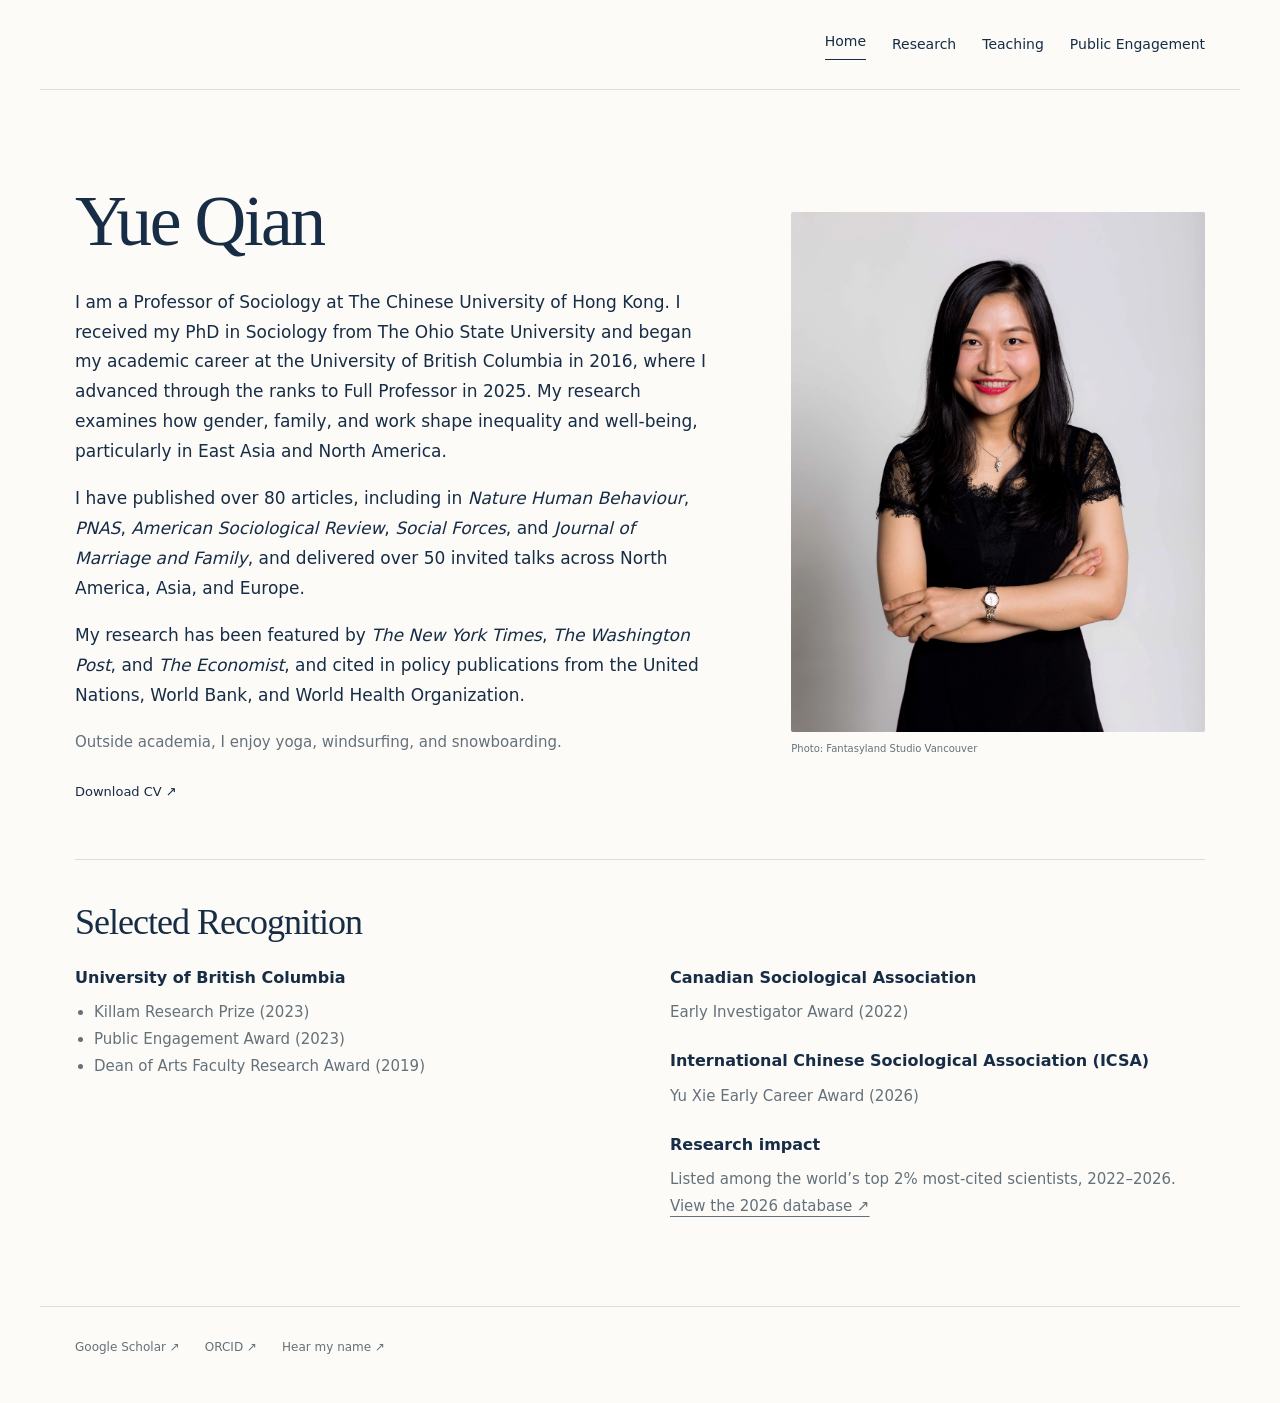
==== commit ea71693a: "Remove Alexis Walker entry from selected recognition" ====
--- a/about.html
+++ b/about.html
@@ -1 +1 @@
-<!doctype html><html lang="en"><head><meta charset="utf-8"><meta http-equiv="refresh" content="0; url=index.html"><meta name="viewport" content="width=device-width,initial-scale=1"><meta name="description" content="Yue Qian, sociologist at The Chinese University of Hong Kong. Research on gender, family, work, inequality, and well-being."><title>Home · Yue Qian</title><link rel="stylesheet" href="assets/css/style.css"></head><body><a class="skip" href="#main">Skip to content</a><header><a class="wordmark" href="index.html">Yue Qian<span>钱岳</span></a><nav aria-label="Main navigation"><a href="index.html" aria-current="page">Home</a><a href="research.html">Research</a><a href="teaching.html">Teaching</a><a href="public-sociology.html">Public Engagement</a></nav></header><main id="main"><section class="hero"><div><h1>Yue Qian</h1><p class="role">Professor of Sociology<br>The Chinese University of Hong Kong</p><div class="landing-bio"><p>I am a Professor of Sociology at The Chinese University of Hong Kong. I received my PhD in Sociology from The Ohio State University and began my academic career at the University of British Columbia in 2016, where I advanced through the ranks to Full Professor in 2025. My research examines how gender, family, and work shape inequality and well-being, particularly in East Asia and North America.</p><p>I have published over 80 articles, including in <em>Nature Human Behaviour</em>, <em>PNAS</em>, <em>American Sociological Review</em>, <em>Social Forces</em>, and <em>Journal of Marriage and Family</em>, and delivered over 50 invited talks across North America, Asia, and Europe.</p><p>My research has been featured by <em>The New York Times</em>, <em>The Washington Post</em>, and <em>The Economist</em>, and cited in policy publications from the United Nations, World Bank, and World Health Organization.</p><p class="personal">Outside academia, I enjoy yoga, windsurfing, and snowboarding.</p></div><div class="profile-links"><a href="assets/documents/cv.pdf">Download CV ↗</a></div></div><figure class="portrait"><img src="assets/images/profile/portrait.jpg?v=20261008" width="500" height="700" alt="Portrait of Yue Qian"><figcaption>Photo: Fantasyland Studio Vancouver</figcaption></figure></section><section class="section home-recognition"><h2>Research &amp; public engagement</h2><div class="recognition-grid"><div><h3>University of British Columbia</h3><ul><li>Killam Research Prize (2023)</li><li>Public Engagement Award (2023)</li><li>Dean of Arts Faculty Research Award (2019)</li></ul><h3>National Council on Family Relations</h3><p>Alexis Walker Award for the best research in the Family Science discipline (2019)</p></div><div><h3>Canadian Sociological Association</h3><p>Early Investigator Award (2022)</p><h3>International Chinese Sociological Association (ICSA)</h3><p>Yu Xie Early Career Award (2026)</p><h3>Research impact</h3><p>Listed among the world’s top 2% most-cited scientists, 2022–2026. <a href="https://elsevier.digitalcommonsdata.com/datasets/btchxktzyw/9">View the 2026 database ↗</a></p></div></div></section></main><footer><div><a href="https://scholar.google.com/citations?user=iR2fdtQAAAAJ&hl=en">Google Scholar ↗</a><a href="https://orcid.org/0000-0003-2120-5403">ORCID ↗</a><a href="https://namedrop.io/yueqian">Hear my name ↗</a></div></footer></body></html>+<!doctype html><html lang="en"><head><meta charset="utf-8"><meta http-equiv="refresh" content="0; url=index.html"><meta name="viewport" content="width=device-width,initial-scale=1"><meta name="description" content="Yue Qian, sociologist at The Chinese University of Hong Kong. Research on gender, family, work, inequality, and well-being."><title>Home · Yue Qian</title><link rel="stylesheet" href="assets/css/style.css"></head><body><a class="skip" href="#main">Skip to content</a><header><a class="wordmark" href="index.html">Yue Qian<span>钱岳</span></a><nav aria-label="Main navigation"><a href="index.html" aria-current="page">Home</a><a href="research.html">Research</a><a href="teaching.html">Teaching</a><a href="public-sociology.html">Public Engagement</a></nav></header><main id="main"><section class="hero"><div><h1>Yue Qian</h1><p class="role">Professor of Sociology<br>The Chinese University of Hong Kong</p><div class="landing-bio"><p>I am a Professor of Sociology at The Chinese University of Hong Kong. I received my PhD in Sociology from The Ohio State University and began my academic career at the University of British Columbia in 2016, where I advanced through the ranks to Full Professor in 2025. My research examines how gender, family, and work shape inequality and well-being, particularly in East Asia and North America.</p><p>I have published over 80 articles, including in <em>Nature Human Behaviour</em>, <em>PNAS</em>, <em>American Sociological Review</em>, <em>Social Forces</em>, and <em>Journal of Marriage and Family</em>, and delivered over 50 invited talks across North America, Asia, and Europe.</p><p>My research has been featured by <em>The New York Times</em>, <em>The Washington Post</em>, and <em>The Economist</em>, and cited in policy publications from the United Nations, World Bank, and World Health Organization.</p><p class="personal">Outside academia, I enjoy yoga, windsurfing, and snowboarding.</p></div><div class="profile-links"><a href="assets/documents/cv.pdf">Download CV ↗</a></div></div><figure class="portrait"><img src="assets/images/profile/portrait.jpg?v=20261008" width="500" height="700" alt="Portrait of Yue Qian"><figcaption>Photo: Fantasyland Studio Vancouver</figcaption></figure></section><section class="section home-recognition"><h2>Research &amp; public engagement</h2><div class="recognition-grid"><div><h3>University of British Columbia</h3><ul><li>Killam Research Prize (2023)</li><li>Public Engagement Award (2023)</li><li>Dean of Arts Faculty Research Award (2019)</li></ul></div><div><h3>Canadian Sociological Association</h3><p>Early Investigator Award (2022)</p><h3>International Chinese Sociological Association (ICSA)</h3><p>Yu Xie Early Career Award (2026)</p><h3>Research impact</h3><p>Listed among the world’s top 2% most-cited scientists, 2022–2026. <a href="https://elsevier.digitalcommonsdata.com/datasets/btchxktzyw/9">View the 2026 database ↗</a></p></div></div></section></main><footer><div><a href="https://scholar.google.com/citations?user=iR2fdtQAAAAJ&hl=en">Google Scholar ↗</a><a href="https://orcid.org/0000-0003-2120-5403">ORCID ↗</a><a href="https://namedrop.io/yueqian">Hear my name ↗</a></div></footer></body></html>
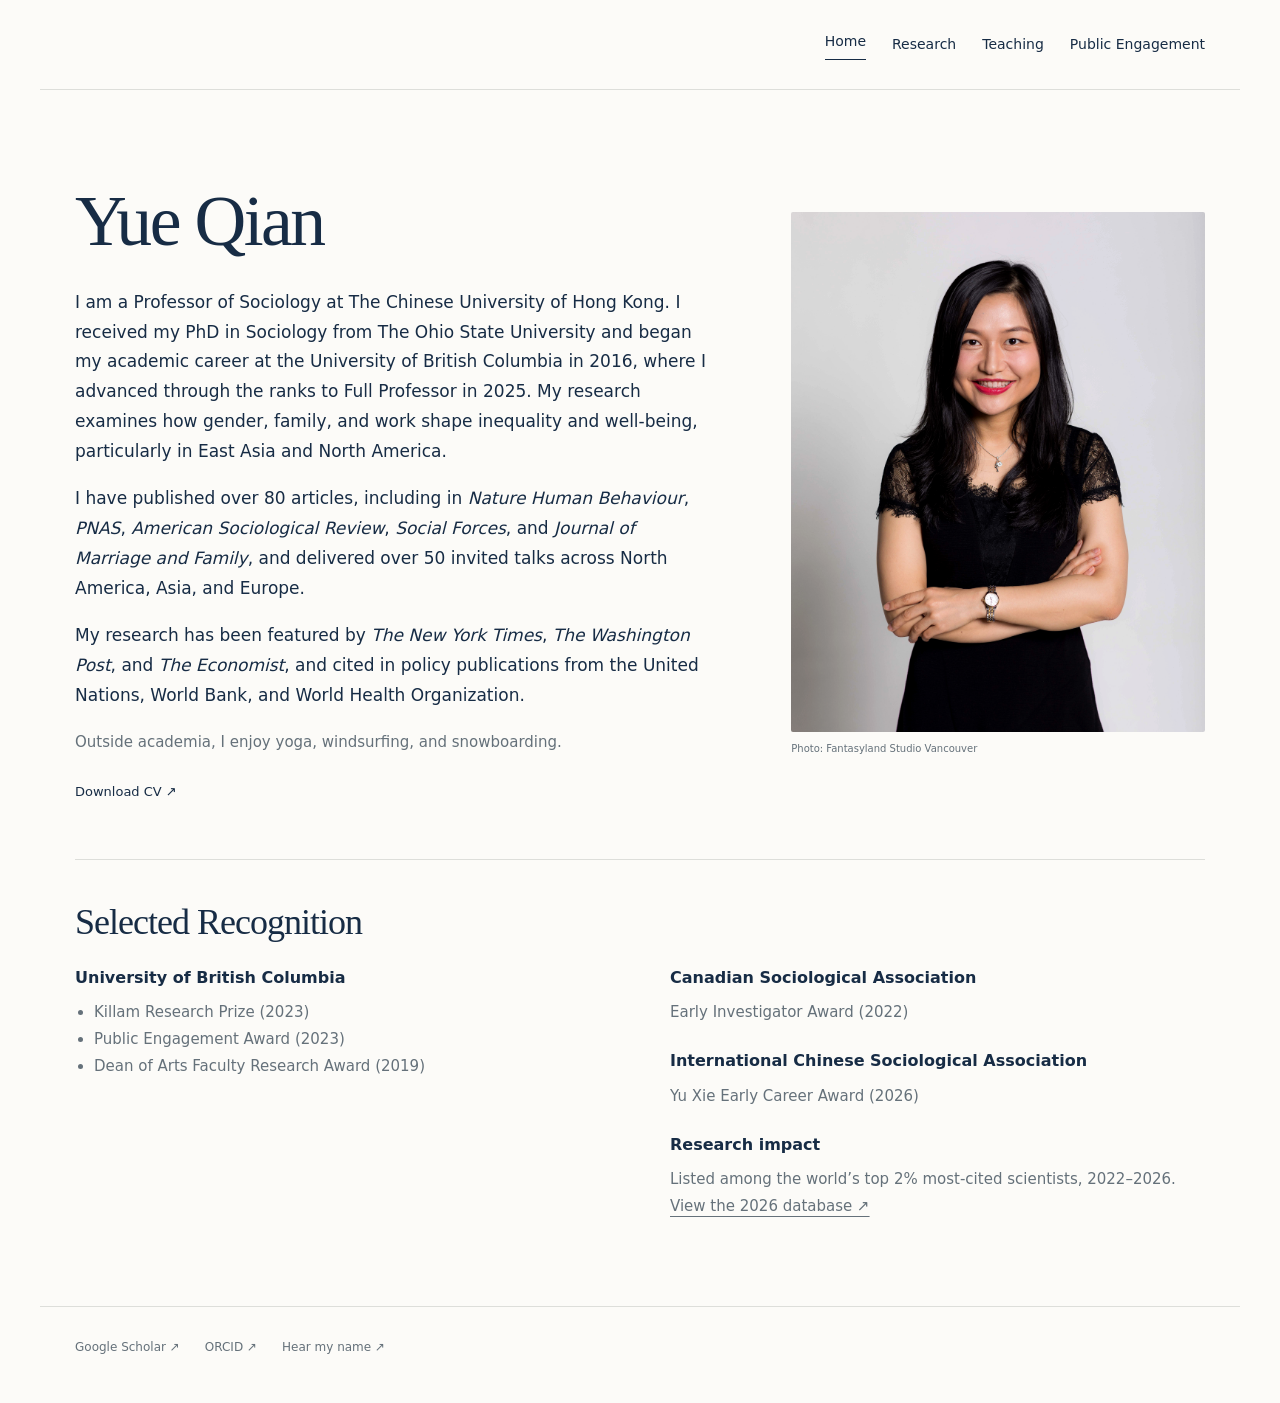
==== commit d7e84887: "Remove ICSA abbreviation from recognition heading" ====
--- a/about.html
+++ b/about.html
@@ -1 +1 @@
-<!doctype html><html lang="en"><head><meta charset="utf-8"><meta http-equiv="refresh" content="0; url=index.html"><meta name="viewport" content="width=device-width,initial-scale=1"><meta name="description" content="Yue Qian, sociologist at The Chinese University of Hong Kong. Research on gender, family, work, inequality, and well-being."><title>Home · Yue Qian</title><link rel="stylesheet" href="assets/css/style.css"></head><body><a class="skip" href="#main">Skip to content</a><header><a class="wordmark" href="index.html">Yue Qian<span>钱岳</span></a><nav aria-label="Main navigation"><a href="index.html" aria-current="page">Home</a><a href="research.html">Research</a><a href="teaching.html">Teaching</a><a href="public-sociology.html">Public Engagement</a></nav></header><main id="main"><section class="hero"><div><h1>Yue Qian</h1><p class="role">Professor of Sociology<br>The Chinese University of Hong Kong</p><div class="landing-bio"><p>I am a Professor of Sociology at The Chinese University of Hong Kong. I received my PhD in Sociology from The Ohio State University and began my academic career at the University of British Columbia in 2016, where I advanced through the ranks to Full Professor in 2025. My research examines how gender, family, and work shape inequality and well-being, particularly in East Asia and North America.</p><p>I have published over 80 articles, including in <em>Nature Human Behaviour</em>, <em>PNAS</em>, <em>American Sociological Review</em>, <em>Social Forces</em>, and <em>Journal of Marriage and Family</em>, and delivered over 50 invited talks across North America, Asia, and Europe.</p><p>My research has been featured by <em>The New York Times</em>, <em>The Washington Post</em>, and <em>The Economist</em>, and cited in policy publications from the United Nations, World Bank, and World Health Organization.</p><p class="personal">Outside academia, I enjoy yoga, windsurfing, and snowboarding.</p></div><div class="profile-links"><a href="assets/documents/cv.pdf">Download CV ↗</a></div></div><figure class="portrait"><img src="assets/images/profile/portrait.jpg?v=20261008" width="500" height="700" alt="Portrait of Yue Qian"><figcaption>Photo: Fantasyland Studio Vancouver</figcaption></figure></section><section class="section home-recognition"><h2>Research &amp; public engagement</h2><div class="recognition-grid"><div><h3>University of British Columbia</h3><ul><li>Killam Research Prize (2023)</li><li>Public Engagement Award (2023)</li><li>Dean of Arts Faculty Research Award (2019)</li></ul></div><div><h3>Canadian Sociological Association</h3><p>Early Investigator Award (2022)</p><h3>International Chinese Sociological Association (ICSA)</h3><p>Yu Xie Early Career Award (2026)</p><h3>Research impact</h3><p>Listed among the world’s top 2% most-cited scientists, 2022–2026. <a href="https://elsevier.digitalcommonsdata.com/datasets/btchxktzyw/9">View the 2026 database ↗</a></p></div></div></section></main><footer><div><a href="https://scholar.google.com/citations?user=iR2fdtQAAAAJ&hl=en">Google Scholar ↗</a><a href="https://orcid.org/0000-0003-2120-5403">ORCID ↗</a><a href="https://namedrop.io/yueqian">Hear my name ↗</a></div></footer></body></html>+<!doctype html><html lang="en"><head><meta charset="utf-8"><meta http-equiv="refresh" content="0; url=index.html"><meta name="viewport" content="width=device-width,initial-scale=1"><meta name="description" content="Yue Qian, sociologist at The Chinese University of Hong Kong. Research on gender, family, work, inequality, and well-being."><title>Home · Yue Qian</title><link rel="stylesheet" href="assets/css/style.css"></head><body><a class="skip" href="#main">Skip to content</a><header><a class="wordmark" href="index.html">Yue Qian<span>钱岳</span></a><nav aria-label="Main navigation"><a href="index.html" aria-current="page">Home</a><a href="research.html">Research</a><a href="teaching.html">Teaching</a><a href="public-sociology.html">Public Engagement</a></nav></header><main id="main"><section class="hero"><div><h1>Yue Qian</h1><p class="role">Professor of Sociology<br>The Chinese University of Hong Kong</p><div class="landing-bio"><p>I am a Professor of Sociology at The Chinese University of Hong Kong. I received my PhD in Sociology from The Ohio State University and began my academic career at the University of British Columbia in 2016, where I advanced through the ranks to Full Professor in 2025. My research examines how gender, family, and work shape inequality and well-being, particularly in East Asia and North America.</p><p>I have published over 80 articles, including in <em>Nature Human Behaviour</em>, <em>PNAS</em>, <em>American Sociological Review</em>, <em>Social Forces</em>, and <em>Journal of Marriage and Family</em>, and delivered over 50 invited talks across North America, Asia, and Europe.</p><p>My research has been featured by <em>The New York Times</em>, <em>The Washington Post</em>, and <em>The Economist</em>, and cited in policy publications from the United Nations, World Bank, and World Health Organization.</p><p class="personal">Outside academia, I enjoy yoga, windsurfing, and snowboarding.</p></div><div class="profile-links"><a href="assets/documents/cv.pdf">Download CV ↗</a></div></div><figure class="portrait"><img src="assets/images/profile/portrait.jpg?v=20261008" width="500" height="700" alt="Portrait of Yue Qian"><figcaption>Photo: Fantasyland Studio Vancouver</figcaption></figure></section><section class="section home-recognition"><h2>Research &amp; public engagement</h2><div class="recognition-grid"><div><h3>University of British Columbia</h3><ul><li>Killam Research Prize (2023)</li><li>Public Engagement Award (2023)</li><li>Dean of Arts Faculty Research Award (2019)</li></ul></div><div><h3>Canadian Sociological Association</h3><p>Early Investigator Award (2022)</p><h3>International Chinese Sociological Association</h3><p>Yu Xie Early Career Award (2026)</p><h3>Research impact</h3><p>Listed among the world’s top 2% most-cited scientists, 2022–2026. <a href="https://elsevier.digitalcommonsdata.com/datasets/btchxktzyw/9">View the 2026 database ↗</a></p></div></div></section></main><footer><div><a href="https://scholar.google.com/citations?user=iR2fdtQAAAAJ&hl=en">Google Scholar ↗</a><a href="https://orcid.org/0000-0003-2120-5403">ORCID ↗</a><a href="https://namedrop.io/yueqian">Hear my name ↗</a></div></footer></body></html>
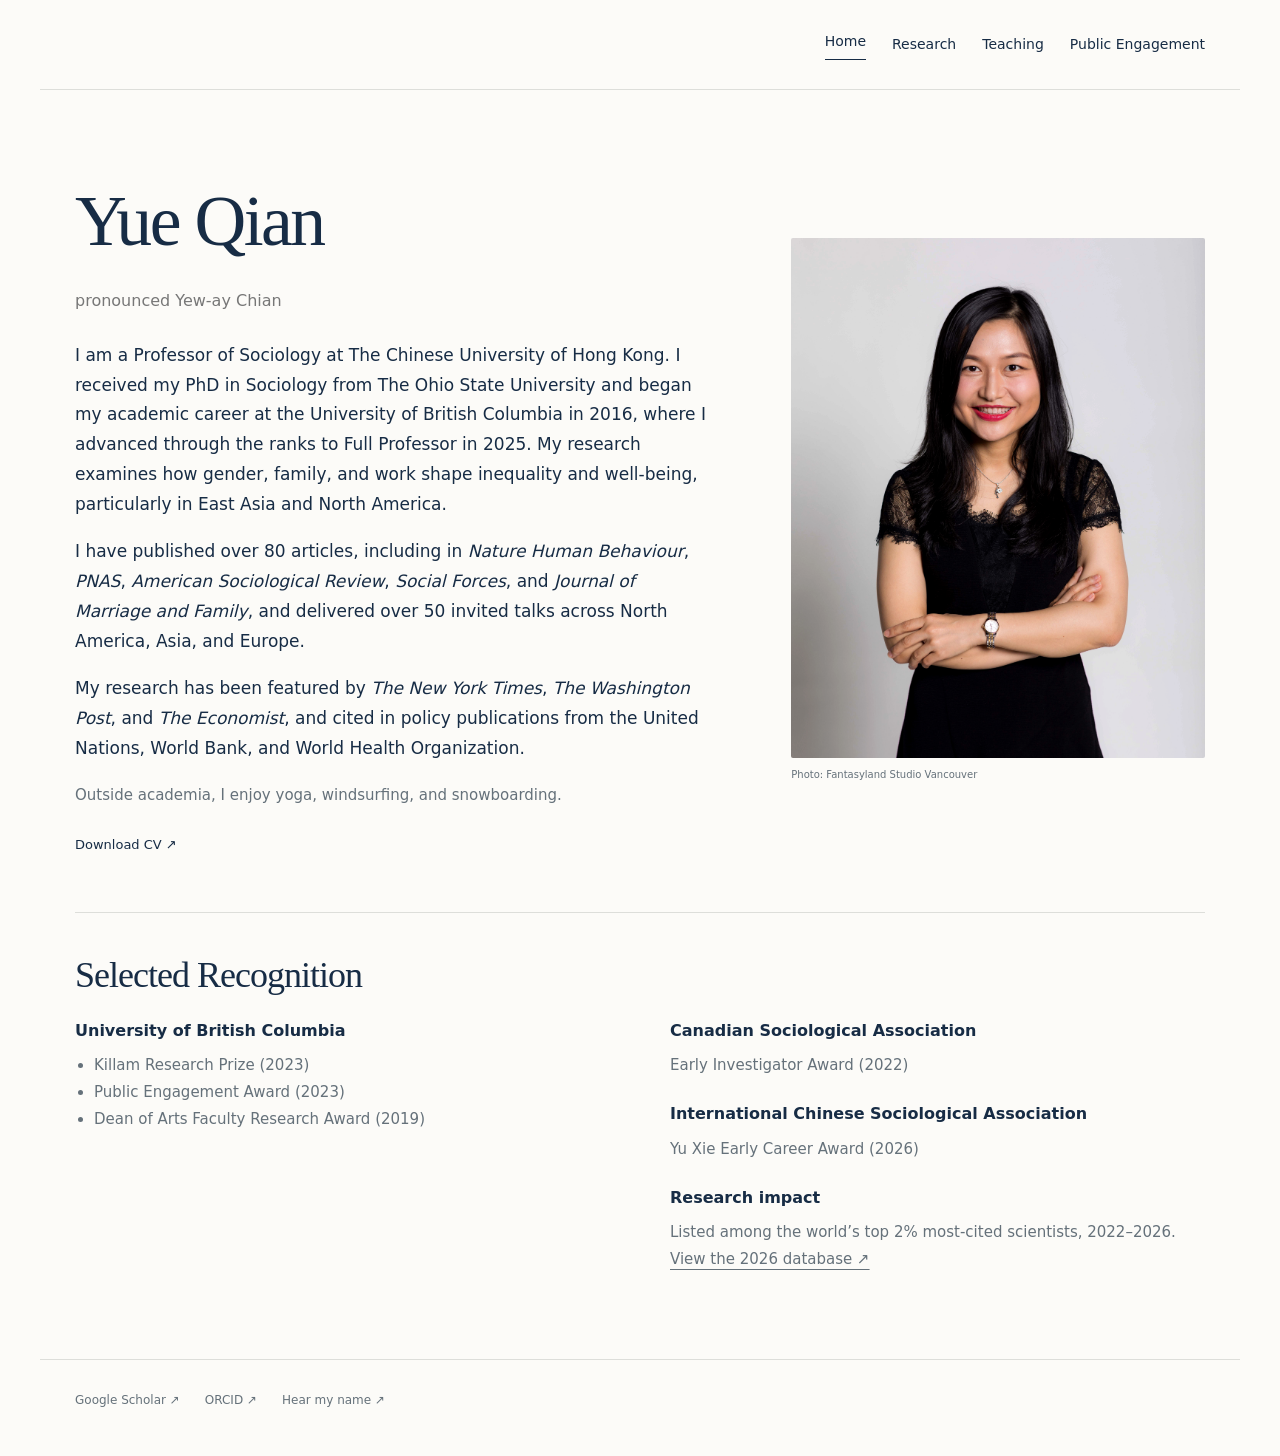
==== commit 87d038da: "Add gray pronunciation beneath home page name" ====
--- a/about.html
+++ b/about.html
@@ -1 +1 @@
-<!doctype html><html lang="en"><head><meta charset="utf-8"><meta http-equiv="refresh" content="0; url=index.html"><meta name="viewport" content="width=device-width,initial-scale=1"><meta name="description" content="Yue Qian, sociologist at The Chinese University of Hong Kong. Research on gender, family, work, inequality, and well-being."><title>Home · Yue Qian</title><link rel="stylesheet" href="assets/css/style.css"></head><body><a class="skip" href="#main">Skip to content</a><header><a class="wordmark" href="index.html">Yue Qian<span>钱岳</span></a><nav aria-label="Main navigation"><a href="index.html" aria-current="page">Home</a><a href="research.html">Research</a><a href="teaching.html">Teaching</a><a href="public-sociology.html">Public Engagement</a></nav></header><main id="main"><section class="hero"><div><h1>Yue Qian</h1><p class="role">Professor of Sociology<br>The Chinese University of Hong Kong</p><div class="landing-bio"><p>I am a Professor of Sociology at The Chinese University of Hong Kong. I received my PhD in Sociology from The Ohio State University and began my academic career at the University of British Columbia in 2016, where I advanced through the ranks to Full Professor in 2025. My research examines how gender, family, and work shape inequality and well-being, particularly in East Asia and North America.</p><p>I have published over 80 articles, including in <em>Nature Human Behaviour</em>, <em>PNAS</em>, <em>American Sociological Review</em>, <em>Social Forces</em>, and <em>Journal of Marriage and Family</em>, and delivered over 50 invited talks across North America, Asia, and Europe.</p><p>My research has been featured by <em>The New York Times</em>, <em>The Washington Post</em>, and <em>The Economist</em>, and cited in policy publications from the United Nations, World Bank, and World Health Organization.</p><p class="personal">Outside academia, I enjoy yoga, windsurfing, and snowboarding.</p></div><div class="profile-links"><a href="assets/documents/cv.pdf">Download CV ↗</a></div></div><figure class="portrait"><img src="assets/images/profile/portrait.jpg?v=20261008" width="500" height="700" alt="Portrait of Yue Qian"><figcaption>Photo: Fantasyland Studio Vancouver</figcaption></figure></section><section class="section home-recognition"><h2>Research &amp; public engagement</h2><div class="recognition-grid"><div><h3>University of British Columbia</h3><ul><li>Killam Research Prize (2023)</li><li>Public Engagement Award (2023)</li><li>Dean of Arts Faculty Research Award (2019)</li></ul></div><div><h3>Canadian Sociological Association</h3><p>Early Investigator Award (2022)</p><h3>International Chinese Sociological Association</h3><p>Yu Xie Early Career Award (2026)</p><h3>Research impact</h3><p>Listed among the world’s top 2% most-cited scientists, 2022–2026. <a href="https://elsevier.digitalcommonsdata.com/datasets/btchxktzyw/9">View the 2026 database ↗</a></p></div></div></section></main><footer><div><a href="https://scholar.google.com/citations?user=iR2fdtQAAAAJ&hl=en">Google Scholar ↗</a><a href="https://orcid.org/0000-0003-2120-5403">ORCID ↗</a><a href="https://namedrop.io/yueqian">Hear my name ↗</a></div></footer></body></html>+<!doctype html><html lang="en"><head><meta charset="utf-8"><meta http-equiv="refresh" content="0; url=index.html"><meta name="viewport" content="width=device-width,initial-scale=1"><meta name="description" content="Yue Qian, sociologist at The Chinese University of Hong Kong. Research on gender, family, work, inequality, and well-being."><title>Home · Yue Qian</title><link rel="stylesheet" href="assets/css/style.css"></head><body><a class="skip" href="#main">Skip to content</a><header><a class="wordmark" href="index.html">Yue Qian<span>钱岳</span></a><nav aria-label="Main navigation"><a href="index.html" aria-current="page">Home</a><a href="research.html">Research</a><a href="teaching.html">Teaching</a><a href="public-sociology.html">Public Engagement</a></nav></header><main id="main"><section class="hero"><div><h1>Yue Qian</h1><p style="color:#777;font-size:1rem;margin-top:0;margin-bottom:1.5rem;">pronounced Yew-ay Chian</p><p class="role">Professor of Sociology<br>The Chinese University of Hong Kong</p><div class="landing-bio"><p>I am a Professor of Sociology at The Chinese University of Hong Kong. I received my PhD in Sociology from The Ohio State University and began my academic career at the University of British Columbia in 2016, where I advanced through the ranks to Full Professor in 2025. My research examines how gender, family, and work shape inequality and well-being, particularly in East Asia and North America.</p><p>I have published over 80 articles, including in <em>Nature Human Behaviour</em>, <em>PNAS</em>, <em>American Sociological Review</em>, <em>Social Forces</em>, and <em>Journal of Marriage and Family</em>, and delivered over 50 invited talks across North America, Asia, and Europe.</p><p>My research has been featured by <em>The New York Times</em>, <em>The Washington Post</em>, and <em>The Economist</em>, and cited in policy publications from the United Nations, World Bank, and World Health Organization.</p><p class="personal">Outside academia, I enjoy yoga, windsurfing, and snowboarding.</p></div><div class="profile-links"><a href="assets/documents/cv.pdf">Download CV ↗</a></div></div><figure class="portrait"><img src="assets/images/profile/portrait.jpg?v=20261008" width="500" height="700" alt="Portrait of Yue Qian"><figcaption>Photo: Fantasyland Studio Vancouver</figcaption></figure></section><section class="section home-recognition"><h2>Research &amp; public engagement</h2><div class="recognition-grid"><div><h3>University of British Columbia</h3><ul><li>Killam Research Prize (2023)</li><li>Public Engagement Award (2023)</li><li>Dean of Arts Faculty Research Award (2019)</li></ul></div><div><h3>Canadian Sociological Association</h3><p>Early Investigator Award (2022)</p><h3>International Chinese Sociological Association</h3><p>Yu Xie Early Career Award (2026)</p><h3>Research impact</h3><p>Listed among the world’s top 2% most-cited scientists, 2022–2026. <a href="https://elsevier.digitalcommonsdata.com/datasets/btchxktzyw/9">View the 2026 database ↗</a></p></div></div></section></main><footer><div><a href="https://scholar.google.com/citations?user=iR2fdtQAAAAJ&hl=en">Google Scholar ↗</a><a href="https://orcid.org/0000-0003-2120-5403">ORCID ↗</a><a href="https://namedrop.io/yueqian">Hear my name ↗</a></div></footer></body></html>
